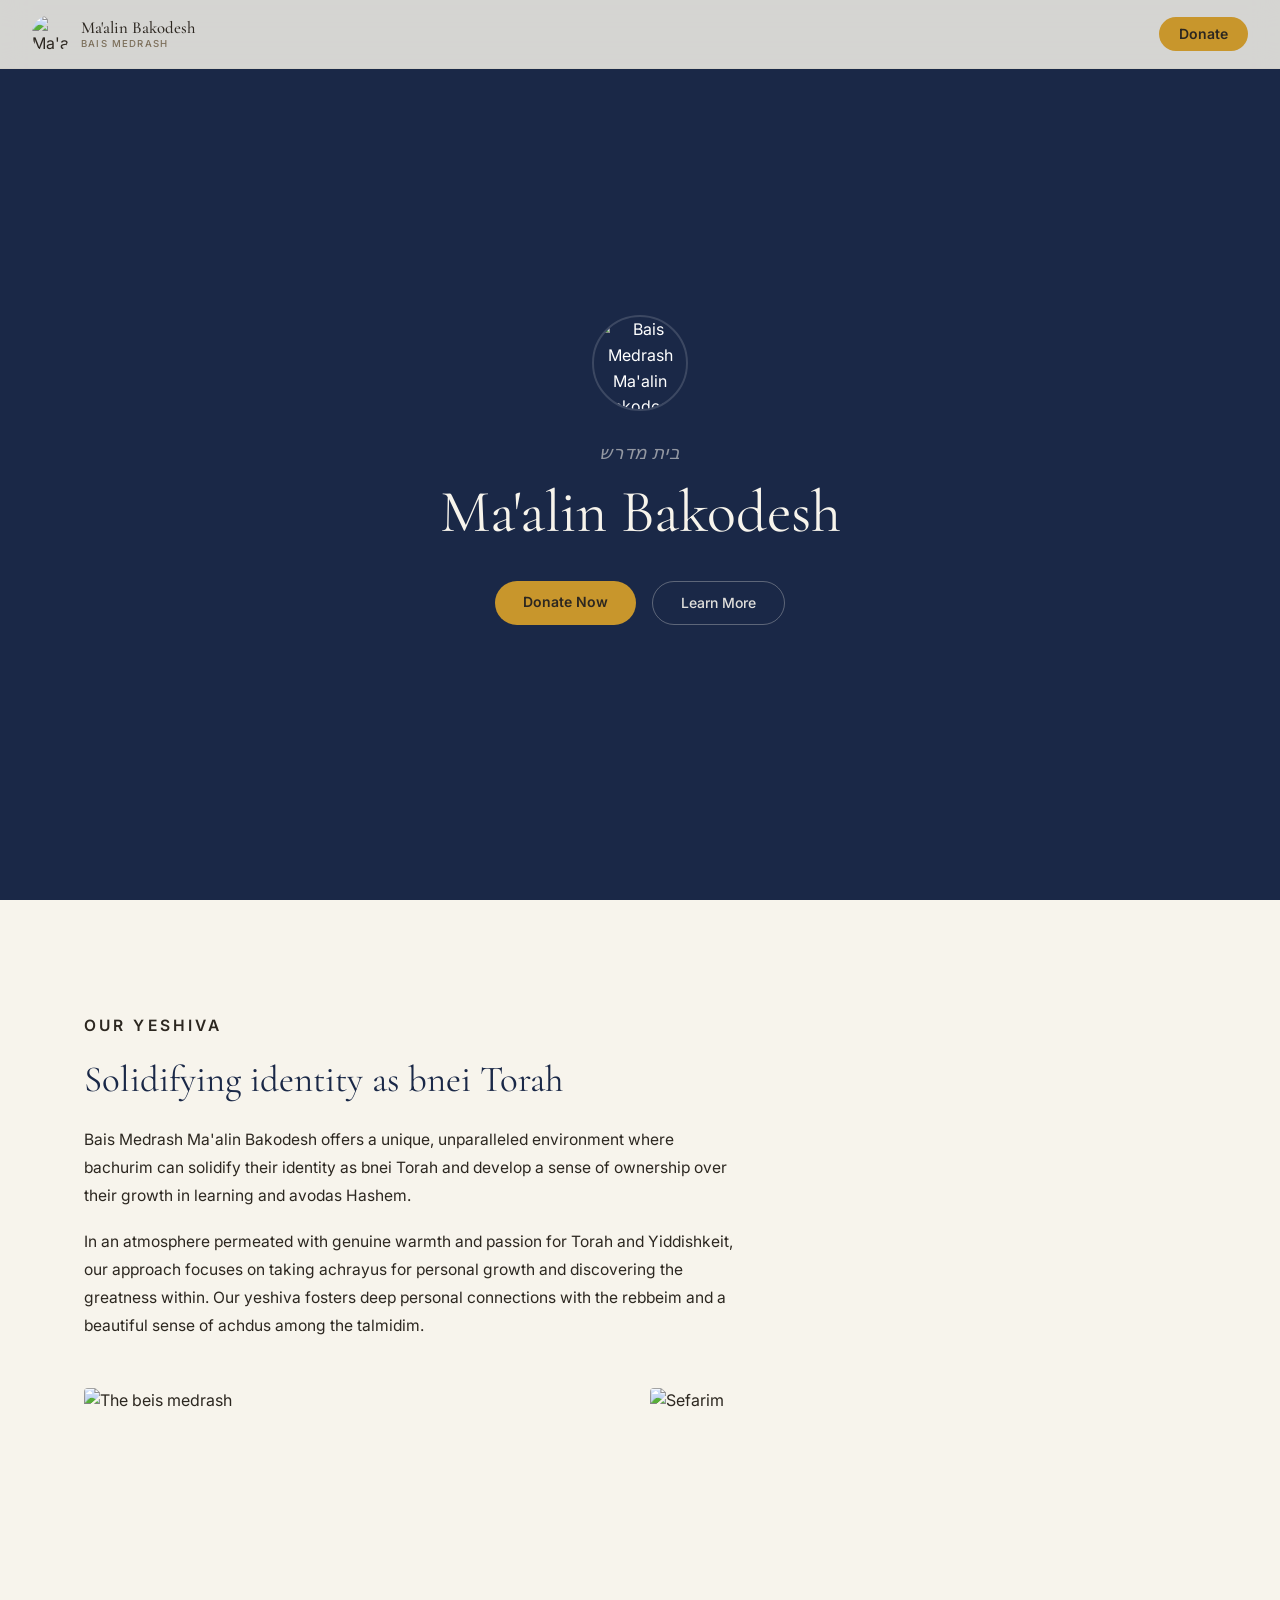
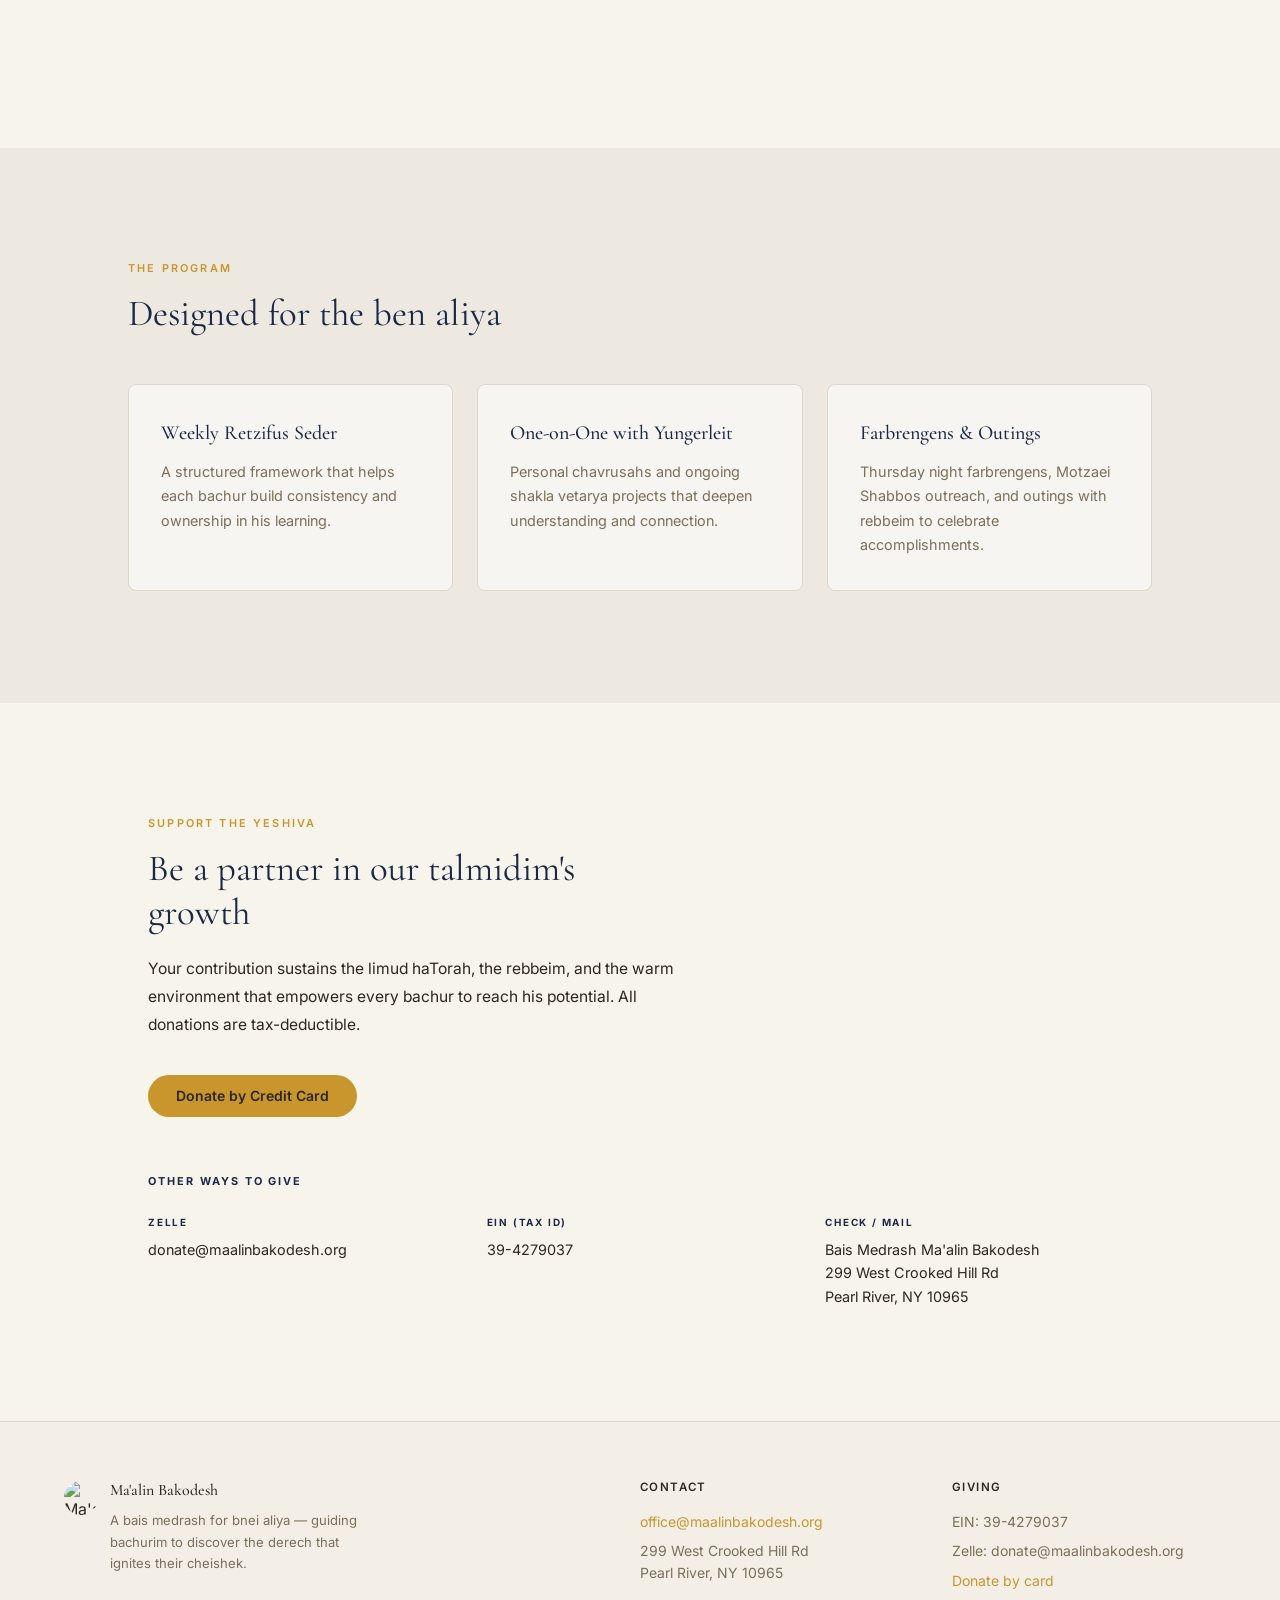
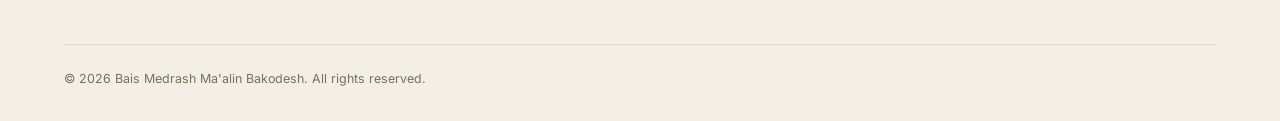
==== index.html @ 43f0114b "Add files via upload" ====
<!DOCTYPE html>
<html lang="en">
<head>
  <meta charset="UTF-8" />
  <meta name="viewport" content="width=device-width, initial-scale=1.0" />
  <title>Bais Medrash Ma'alin Bakodesh</title>
  <meta name="description" content="A beis medrash for bnei aliya — solidifying identity as bnei Torah and igniting cheishek for growth in learning and avodas Hashem." />
  <meta name="author" content="Bais Medrash Ma'alin Bakodesh" />
  <meta property="og:title" content="Bais Medrash Ma'alin Bakodesh" />
  <meta property="og:description" content="A unique environment for the aspiring ben aliya to discover the derech that ignites his cheishek." />
  <meta property="og:type" content="website" />
  <meta name="twitter:card" content="summary_large_image" />

  <!-- Google Fonts -->
  <link rel="preconnect" href="https://fonts.googleapis.com" />
  <link rel="preconnect" href="https://fonts.gstatic.com" crossorigin />
  <link href="https://fonts.googleapis.com/css2?family=Cormorant+Garamond:ital,wght@0,300;0,400;0,500;0,600;1,300;1,400&family=Inter:wght@300;400;500;600&display=swap" rel="stylesheet" />

  <style>
    /* ===== Reset ===== */
    *, *::before, *::after { box-sizing: border-box; margin: 0; padding: 0; }

    /* ===== Design tokens ===== */
    :root {
      --bg:          #f7f4ec;       /* warm cream */
      --text:        #2c2720;       /* dark warm brown */
      --primary:     #1a2847;       /* dark navy */
      --accent:      #c8962c;       /* warm gold */
      --secondary-bg:#ede9e1;       /* very light warm gray */
      --muted:       #7c6f5a;       /* warm gray-brown */
      --border:      #ddd7cc;
      --font-serif:  'Cormorant Garamond', Georgia, serif;
      --font-sans:   'Inter', system-ui, sans-serif;
      --max-w:       64rem;         /* ~1024px */
      --max-w-wide:  72rem;         /* ~1152px */
    }

    html { scroll-behavior: smooth; }

    body {
      font-family: var(--font-sans);
      background-color: var(--bg);
      color: var(--text);
      font-size: 16px;
      line-height: 1.6;
      -webkit-font-smoothing: antialiased;
    }

    img { max-width: 100%; display: block; }
    a { text-decoration: none; color: inherit; }

    /* ===== Shared utility ===== */
    .section-label {
      font-family: var(--font-sans);
      font-size: 0.68rem;
      font-weight: 600;
      text-transform: uppercase;
      letter-spacing: 0.2em;
      color: var(--accent);
      margin-bottom: 0.9rem;
    }

    /* ===== Buttons ===== */
    .btn {
      display: inline-block;
      border-radius: 9999px;
      cursor: pointer;
      font-family: var(--font-sans);
      font-weight: 600;
      font-size: 0.875rem;
      transition: opacity 0.18s ease;
      line-height: 1;
    }
    .btn:hover { opacity: 0.84; }

    .btn-gold {
      background: var(--accent);
      color: var(--text);
      padding: 14px 28px;
    }

    .btn-gold-sm {
      background: var(--accent);
      color: var(--text);
      padding: 10px 20px;
    }

    .btn-outline-white {
      background: transparent;
      color: rgba(247, 244, 236, 0.9);
      border: 1px solid rgba(247, 244, 236, 0.3);
      padding: 14px 28px;
      font-weight: 500;
      transition: background 0.18s ease;
    }
    .btn-outline-white:hover { background: rgba(255,255,255,0.08); opacity: 1; }


    /* ===========================
       NAVIGATION
    =========================== */
    nav {
      position: fixed;
      top: 0; left: 0; right: 0;
      z-index: 100;
      height: 69px;
      display: flex;
      align-items: center;
      justify-content: space-between;
      padding: 0 2rem;
      background: rgba(247, 244, 236, 0.85);
      backdrop-filter: blur(14px);
      -webkit-backdrop-filter: blur(14px);
      border-bottom: 1px solid rgba(200, 190, 170, 0.25);
    }

    .nav-logo {
      display: flex;
      align-items: center;
      gap: 0.7rem;
    }

    .nav-logo img {
      width: 38px;
      height: 38px;
      border-radius: 50%;
      object-fit: cover;
    }

    .nav-logo-text {
      display: flex;
      flex-direction: column;
      line-height: 1.2;
    }

    .nav-logo-name {
      font-family: var(--font-serif);
      font-size: 1.05rem;
      font-weight: 500;
      color: var(--text);
    }

    .nav-logo-sub {
      font-size: 0.6rem;
      font-weight: 500;
      text-transform: uppercase;
      letter-spacing: 0.12em;
      color: var(--muted);
    }


    /* ===========================
       HERO
    =========================== */
    .hero {
      background-color: var(--primary);
      color: #fff;
      min-height: 100vh;
      display: flex;
      align-items: center;
      justify-content: center;
      padding: 120px 1.25rem 5rem;
    }

    .hero-inner {
      max-width: var(--max-w);
      width: 100%;
      margin: 0 auto;
      display: flex;
      flex-direction: column;
      align-items: center;
      text-align: center;
    }

    .hero-logo {
      width: 96px;
      height: 96px;
      border-radius: 50%;
      object-fit: cover;
      margin-bottom: 1.75rem;
      border: 2px solid rgba(255,255,255,0.15);
    }

    .hero-hebrew {
      font-family: var(--font-serif);
      font-size: 1.15rem;
      font-style: italic;
      color: rgba(247, 244, 236, 0.55);
      margin-bottom: 0.6rem;
      letter-spacing: 0.04em;
    }

    .hero h1 {
      font-family: var(--font-serif);
      font-size: clamp(2.5rem, 8vw, 3.75rem);
      font-weight: 400;
      color: var(--bg);
      line-height: 1.1;
      margin-bottom: 2.25rem;
    }

    .hero-actions {
      display: flex;
      gap: 1rem;
      flex-wrap: wrap;
      justify-content: center;
    }


    /* ===========================
       ABOUT / OUR YESHIVA
    =========================== */
    .about {
      background: var(--bg);
    }

    .about-inner {
      max-width: var(--max-w-wide);
      margin: 0 auto;
      padding: 7rem 1.25rem 5rem;
    }

    .about h2 {
      font-family: var(--font-serif);
      font-size: clamp(1.8rem, 4vw, 2.3rem);
      font-weight: 400;
      color: var(--primary);
      margin-bottom: 1.5rem;
      line-height: 1.2;
      max-width: 28ch;
    }

    .about p {
      font-size: 0.975rem;
      line-height: 1.8;
      color: var(--text);
      max-width: 66ch;
      margin-bottom: 1.1rem;
    }

    .about-images {
      display: grid;
      grid-template-columns: 1fr 1fr;
      gap: 1.25rem;
      margin-top: 3rem;
    }

    .about-images img {
      width: 100%;
      height: 280px;
      object-fit: cover;
      border-radius: 4px;
    }


    /* ===========================
       PROGRAM
    =========================== */
    .program {
      background: var(--secondary-bg);
      padding: 7rem 1.25rem;
    }

    .program-inner {
      max-width: var(--max-w);
      margin: 0 auto;
    }

    .program h2 {
      font-family: var(--font-serif);
      font-size: clamp(1.8rem, 4vw, 2.3rem);
      font-weight: 400;
      color: var(--primary);
      margin-bottom: 3rem;
      line-height: 1.2;
    }

    .program-cards {
      display: grid;
      grid-template-columns: repeat(auto-fit, minmax(260px, 1fr));
      gap: 1.5rem;
    }

    .program-card {
      background: rgba(255, 255, 255, 0.55);
      border: 1px solid var(--border);
      border-radius: 8px;
      padding: 2rem;
    }

    .program-card h3 {
      font-family: var(--font-serif);
      font-size: 1.25rem;
      font-weight: 500;
      color: var(--primary);
      margin-bottom: 0.7rem;
    }

    .program-card p {
      font-size: 0.9rem;
      color: var(--muted);
      line-height: 1.7;
    }


    /* ===========================
       DONATE / SUPPORT
    =========================== */
    .donate {
      background: var(--bg);
    }

    .donate-inner {
      max-width: var(--max-w);
      margin: 0 auto;
      padding: 7rem 1.25rem;
    }

    .donate h2 {
      font-family: var(--font-serif);
      font-size: clamp(1.8rem, 4vw, 2.3rem);
      font-weight: 400;
      color: var(--primary);
      margin-bottom: 1.25rem;
      line-height: 1.2;
      max-width: 28ch;
    }

    .donate-desc {
      font-size: 0.975rem;
      line-height: 1.8;
      color: var(--text);
      max-width: 56ch;
      margin-bottom: 2.25rem;
    }

    .btn-donate {
      margin-bottom: 3.5rem;
    }

    .other-ways-label {
      font-size: 0.68rem;
      font-weight: 700;
      text-transform: uppercase;
      letter-spacing: 0.18em;
      color: var(--primary);
      margin-bottom: 1.5rem;
    }

    .other-ways-grid {
      display: grid;
      grid-template-columns: repeat(auto-fit, minmax(180px, 1fr));
      gap: 2rem;
    }

    .give-item h4 {
      font-size: 0.62rem;
      font-weight: 700;
      text-transform: uppercase;
      letter-spacing: 0.18em;
      color: var(--primary);
      margin-bottom: 0.45rem;
    }

    .give-item p {
      font-size: 0.9rem;
      color: var(--text);
      line-height: 1.65;
    }


    /* ===========================
       FOOTER
    =========================== */
    footer {
      background: rgba(237, 233, 225, 0.45);
      border-top: 1px solid var(--border);
      padding: 3.5rem 1.25rem 2rem;
    }

    .footer-inner {
      max-width: var(--max-w-wide);
      margin: 0 auto;
    }

    .footer-top {
      display: grid;
      grid-template-columns: 2fr 1fr 1fr;
      gap: 3rem;
      margin-bottom: 2.75rem;
    }

    .footer-brand {
      display: flex;
      align-items: flex-start;
      gap: 0.75rem;
    }

    .footer-brand img {
      width: 34px;
      height: 34px;
      border-radius: 50%;
      object-fit: cover;
      flex-shrink: 0;
      margin-top: 3px;
    }

    .footer-brand-name {
      font-family: var(--font-serif);
      font-size: 1rem;
      font-weight: 500;
      color: var(--text);
      margin-bottom: 0.4rem;
    }

    .footer-tagline {
      font-size: 0.82rem;
      color: var(--muted);
      line-height: 1.65;
      max-width: 34ch;
    }

    .footer-col h4 {
      font-size: 0.72rem;
      font-weight: 600;
      text-transform: uppercase;
      letter-spacing: 0.12em;
      color: var(--text);
      margin-bottom: 0.9rem;
    }

    .footer-col ul {
      list-style: none;
    }

    .footer-col ul li {
      font-size: 0.875rem;
      color: var(--muted);
      margin-bottom: 0.5rem;
      line-height: 1.55;
    }

    .footer-col ul li a {
      color: var(--accent);
      transition: opacity 0.15s;
    }
    .footer-col ul li a:hover { opacity: 0.75; }

    .footer-bottom {
      border-top: 1px solid var(--border);
      padding-top: 1.5rem;
      font-size: 0.78rem;
      color: var(--muted);
    }


    /* ===========================
       RESPONSIVE
    =========================== */
    @media (max-width: 768px) {
      nav { padding: 0 1rem; }

      .about-images {
        grid-template-columns: 1fr;
      }
      .about-images img { height: 220px; }

      .footer-top {
        grid-template-columns: 1fr;
        gap: 2rem;
      }

      .hero-actions {
        flex-direction: column;
        align-items: center;
      }
    }

    @media (max-width: 640px) {
      .program  { padding: 5rem 1.25rem; }
      .about-inner  { padding-top: 5rem; padding-bottom: 3.5rem; }
      .donate-inner { padding-top: 5rem; padding-bottom: 4rem; }
    }
  </style>
</head>
<body>

  <!-- ========================
       NAVIGATION
  ========================= -->
  <nav>
    <a href="#top" class="nav-logo">
      <img src="/assets/logo-DI5aL3Ga.jpeg" alt="Ma'alin Bakodesh logo" />
      <div class="nav-logo-text">
        <span class="nav-logo-name">Ma'alin Bakodesh</span>
        <span class="nav-logo-sub">Bais Medrash</span>
      </div>
    </a>
    <a href="https://secure.cardknox.com/maalinbakodesh?xAmount=0.00&AmountLocked=0"
       class="btn btn-gold-sm"
       target="_blank" rel="noopener noreferrer">
      Donate
    </a>
  </nav>


  <!-- ========================
       HERO
  ========================= -->
  <section class="hero" id="top">
    <div class="hero-inner">
      <img src="/assets/logo-DI5aL3Ga.jpeg" alt="Bais Medrash Ma'alin Bakodesh logo" class="hero-logo" />
      <p class="hero-hebrew">בית מדרש</p>
      <h1>Ma'alin Bakodesh</h1>
      <div class="hero-actions">
        <a href="https://secure.cardknox.com/maalinbakodesh?xAmount=0.00&AmountLocked=0"
           class="btn btn-gold"
           target="_blank" rel="noopener noreferrer">
          Donate Now
        </a>
        <a href="#about" class="btn btn-outline-white">Learn More</a>
      </div>
    </div>
  </section>


  <!-- ========================
       OUR YESHIVA
  ========================= -->
  <section class="about" id="about">
    <div class="about-inner">
      <p class="section-label">Our Yeshiva</p>
      <h2>Solidifying identity as bnei Torah</h2>
      <p>
        Bais Medrash Ma'alin Bakodesh offers a unique, unparalleled environment where bachurim can solidify
        their identity as bnei Torah and develop a sense of ownership over their growth in learning and avodas Hashem.
      </p>
      <p>
        In an atmosphere permeated with genuine warmth and passion for Torah and Yiddishkeit, our approach focuses
        on taking achrayus for personal growth and discovering the greatness within. Our yeshiva fosters deep
        personal connections with the rebbeim and a beautiful sense of achdus among the talmidim.
      </p>
      <div class="about-images">
        <img src="/assets/beismedrash-Ik7COfoz.jpg" alt="The beis medrash" />
        <img src="/assets/sefarim-CuSgIbzI.jpg" alt="Sefarim" />
      </div>
    </div>
  </section>


  <!-- ========================
       THE PROGRAM
  ========================= -->
  <section class="program" id="program">
    <div class="program-inner">
      <p class="section-label">The Program</p>
      <h2>Designed for the ben aliya</h2>
      <div class="program-cards">
        <div class="program-card">
          <h3>Weekly Retzifus Seder</h3>
          <p>A structured framework that helps each bachur build consistency and ownership in his learning.</p>
        </div>
        <div class="program-card">
          <h3>One-on-One with Yungerleit</h3>
          <p>Personal chavrusahs and ongoing shakla vetarya projects that deepen understanding and connection.</p>
        </div>
        <div class="program-card">
          <h3>Farbrengens &amp; Outings</h3>
          <p>Thursday night farbrengens, Motzaei Shabbos outreach, and outings with rebbeim to celebrate accomplishments.</p>
        </div>
      </div>
    </div>
  </section>


  <!-- ========================
       SUPPORT THE YESHIVA
  ========================= -->
  <section class="donate" id="support">
    <div class="donate-inner">
      <p class="section-label">Support the Yeshiva</p>
      <h2>Be a partner in our talmidim's growth</h2>
      <p class="donate-desc">
        Your contribution sustains the limud haTorah, the rebbeim, and the warm environment that empowers
        every bachur to reach his potential. All donations are tax-deductible.
      </p>
      <a href="https://secure.cardknox.com/maalinbakodesh?xAmount=0.00&AmountLocked=0"
         class="btn btn-gold btn-donate"
         target="_blank" rel="noopener noreferrer">
        Donate by Credit Card
      </a>

      <p class="other-ways-label">Other Ways to Give</p>
      <div class="other-ways-grid">
        <div class="give-item">
          <h4>Zelle</h4>
          <p>donate@maalinbakodesh.org</p>
        </div>
        <div class="give-item">
          <h4>EIN (Tax ID)</h4>
          <p>39-4279037</p>
        </div>
        <div class="give-item">
          <h4>Check / Mail</h4>
          <p>
            Bais Medrash Ma'alin Bakodesh<br />
            299 West Crooked Hill Rd<br />
            Pearl River, NY 10965
          </p>
        </div>
      </div>
    </div>
  </section>


  <!-- ========================
       FOOTER
  ========================= -->
  <footer>
    <div class="footer-inner">
      <div class="footer-top">

        <div class="footer-brand">
          <img src="/assets/logo-DI5aL3Ga.jpeg" alt="Ma'alin Bakodesh" />
          <div>
            <div class="footer-brand-name">Ma'alin Bakodesh</div>
            <p class="footer-tagline">
              A bais medrash for bnei aliya — guiding bachurim to discover the derech that ignites their cheishek.
            </p>
          </div>
        </div>

        <div class="footer-col">
          <h4>Contact</h4>
          <ul>
            <li>
              <a href="mailto:office@maalinbakodesh.org">office@maalinbakodesh.org</a>
            </li>
            <li>
              299 West Crooked Hill Rd<br />Pearl River, NY 10965
            </li>
          </ul>
        </div>

        <div class="footer-col">
          <h4>Giving</h4>
          <ul>
            <li>EIN: 39-4279037</li>
            <li>Zelle: donate@maalinbakodesh.org</li>
            <li>
              <a href="https://secure.cardknox.com/maalinbakodesh?xAmount=0.00&AmountLocked=0"
                 target="_blank" rel="noopener noreferrer">
                Donate by card
              </a>
            </li>
          </ul>
        </div>

      </div>
      <div class="footer-bottom">
        &copy; 2026 Bais Medrash Ma'alin Bakodesh. All rights reserved.
      </div>
    </div>
  </footer>

</body>
</html>
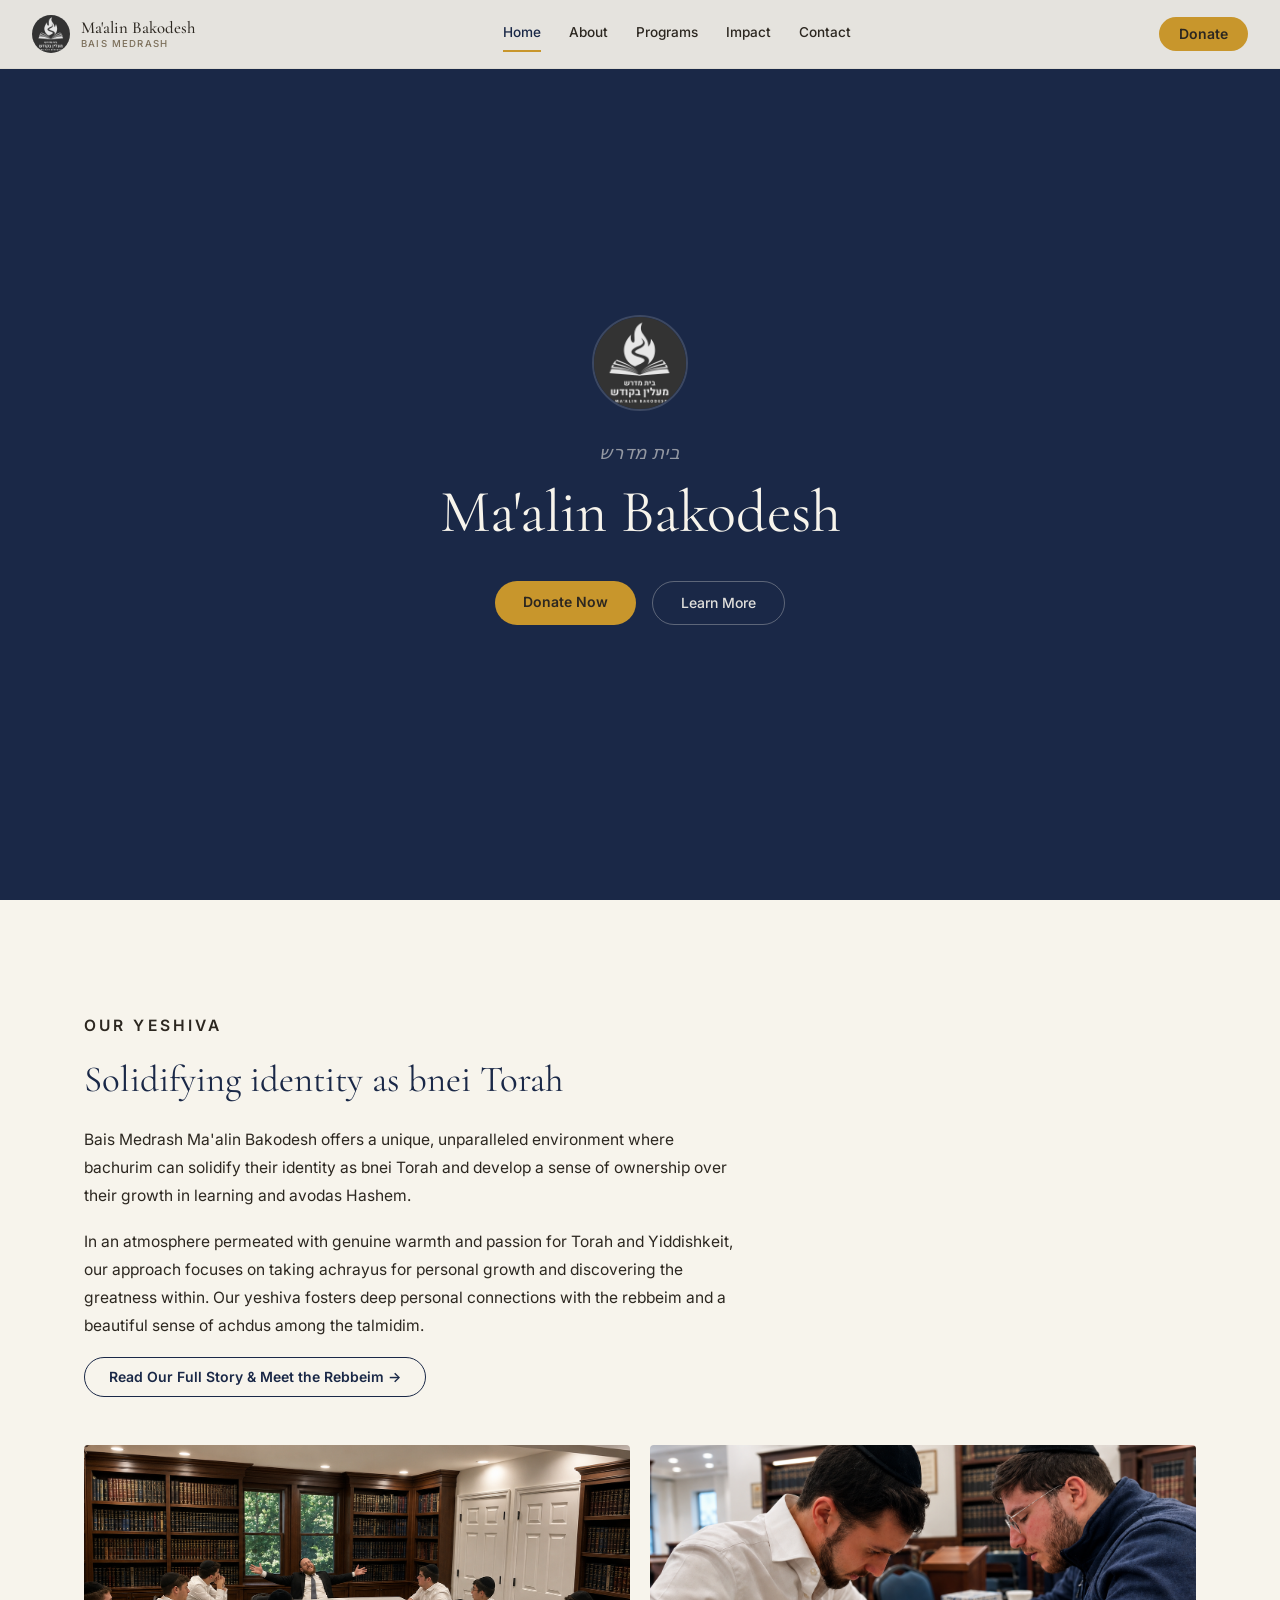
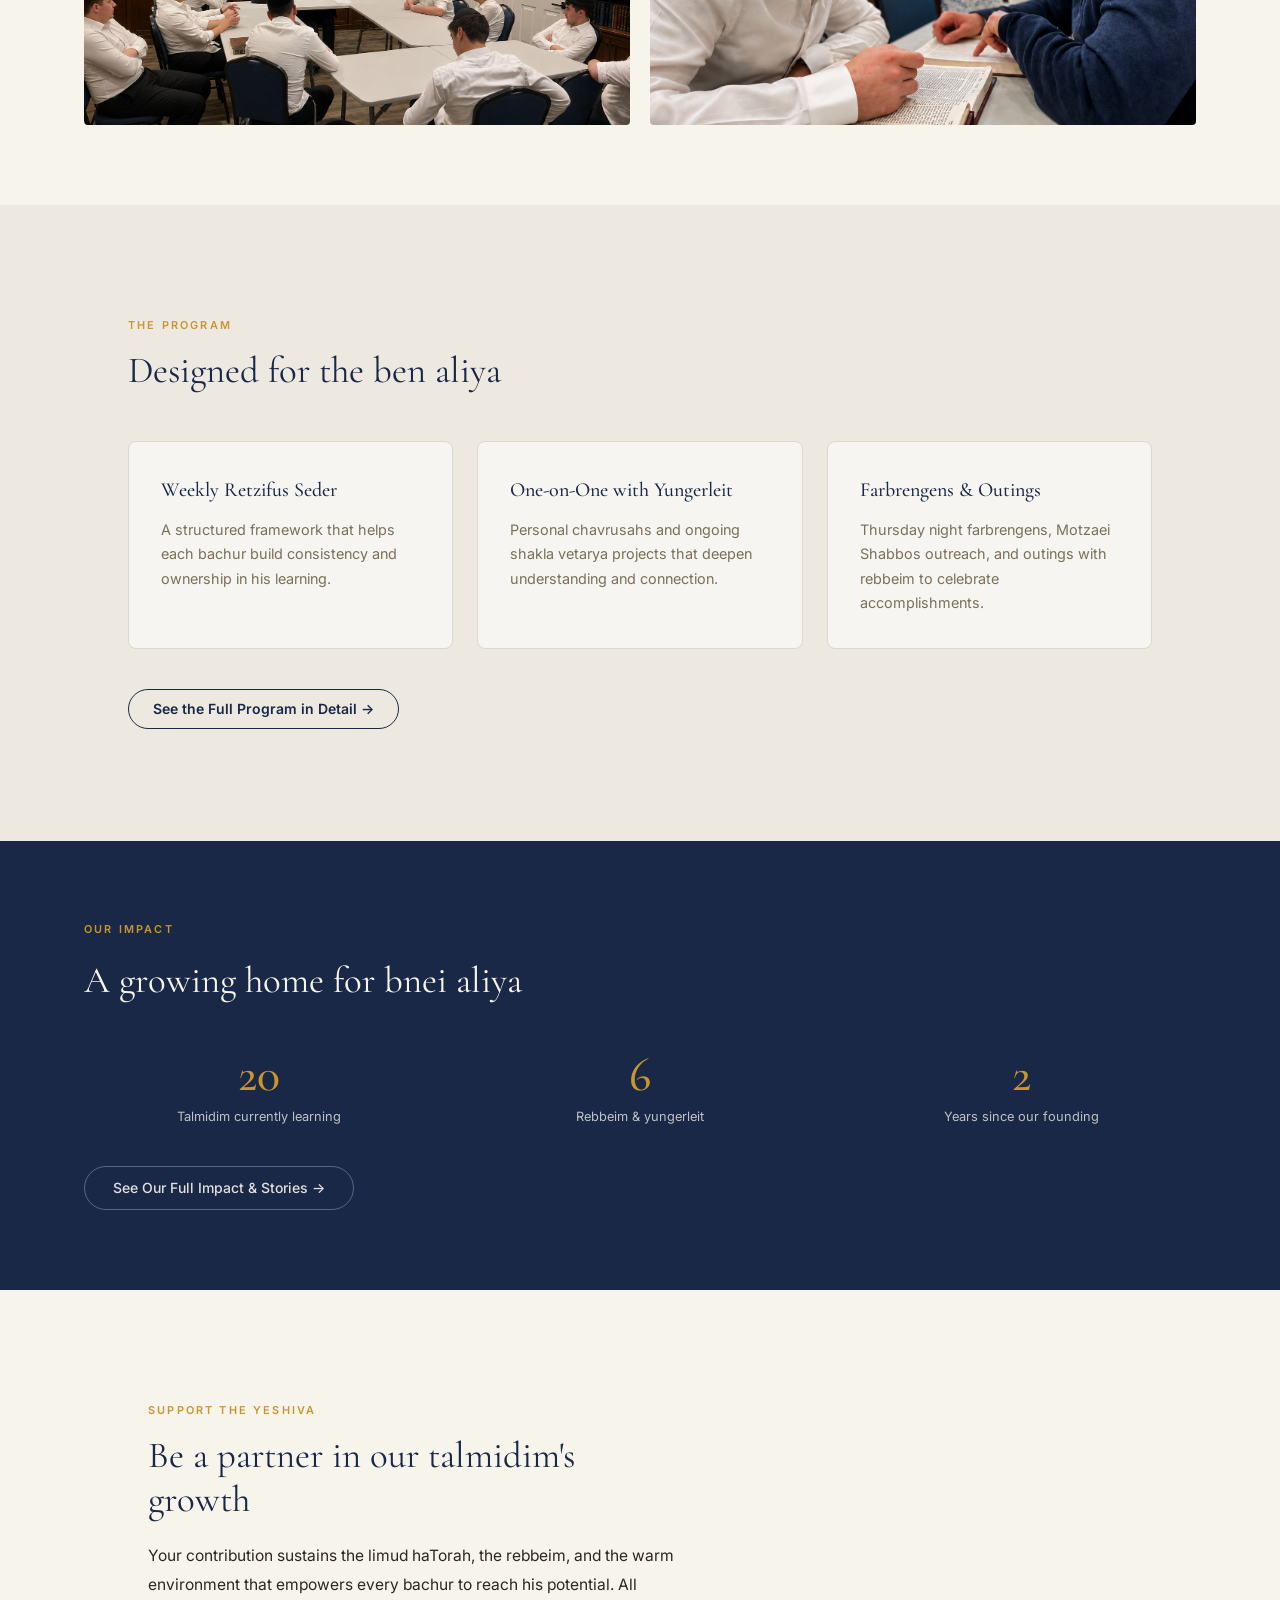
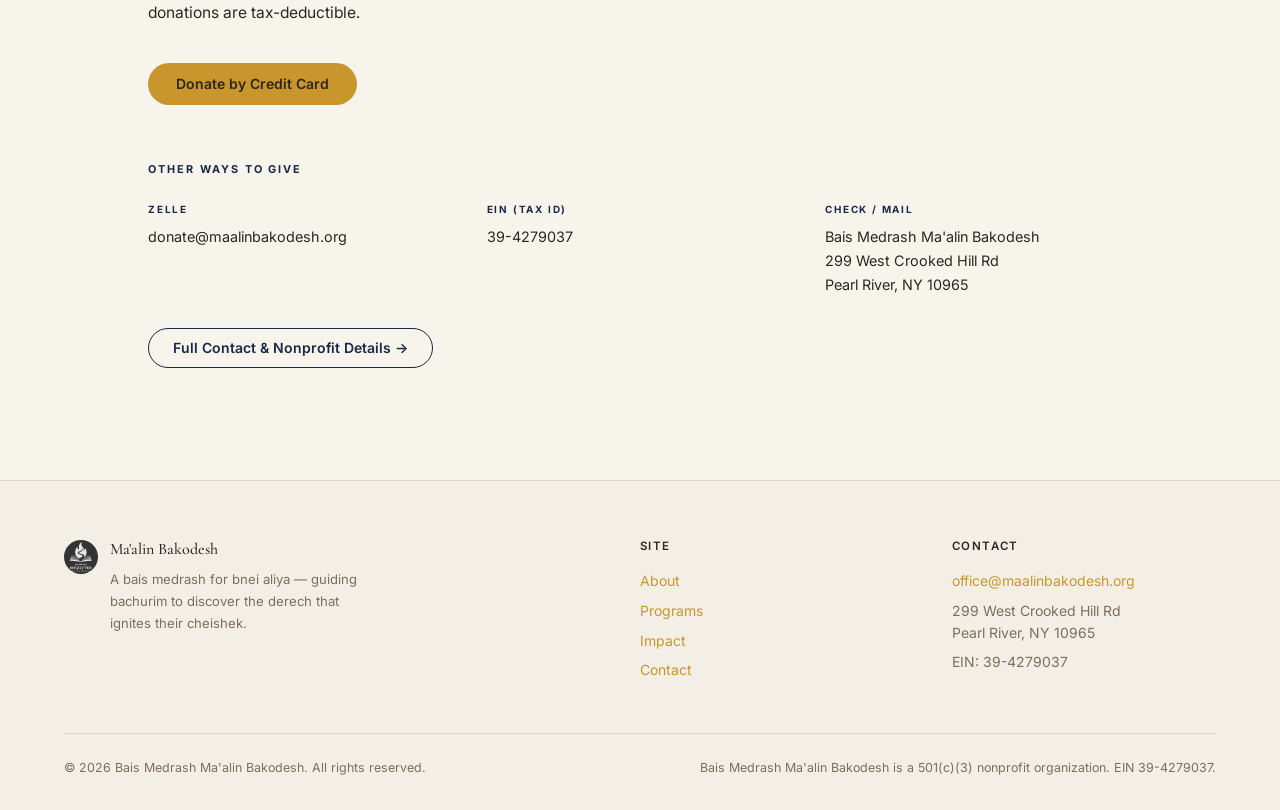
==== commit 5ee61a03: "Add About, Programs, Impact, and Contact pages Addresses Google for Nonprofits rejection feedback: -" ====
--- a/index.html
+++ b/index.html
@@ -4,484 +4,24 @@
   <meta charset="UTF-8" />
   <meta name="viewport" content="width=device-width, initial-scale=1.0" />
   <title>Bais Medrash Ma'alin Bakodesh</title>
-  <meta name="description" content="A beis medrash for bnei aliya — solidifying identity as bnei Torah and igniting cheishek for growth in learning and avodas Hashem." />
+  <meta name="description" content="A beis medrash for bnei aliya in Pearl River, NY — solidifying identity as bnei Torah and igniting cheishek for growth in learning and avodas Hashem." />
   <meta name="author" content="Bais Medrash Ma'alin Bakodesh" />
   <meta property="og:title" content="Bais Medrash Ma'alin Bakodesh" />
   <meta property="og:description" content="A unique environment for the aspiring ben aliya to discover the derech that ignites his cheishek." />
   <meta property="og:type" content="website" />
+  <meta property="og:url" content="https://www.maalinbakodesh.org/" />
+  <meta property="og:image" content="https://www.maalinbakodesh.org/assets/logo-DI5aL3Ga.jpeg" />
   <meta name="twitter:card" content="summary_large_image" />
+  <meta name="robots" content="index, follow" />
+  <link rel="canonical" href="https://www.maalinbakodesh.org/" />
+  <link rel="icon" href="/assets/logo-DI5aL3Ga.jpeg" type="image/jpeg" />
 
   <!-- Google Fonts -->
   <link rel="preconnect" href="https://fonts.googleapis.com" />
   <link rel="preconnect" href="https://fonts.gstatic.com" crossorigin />
   <link href="https://fonts.googleapis.com/css2?family=Cormorant+Garamond:ital,wght@0,300;0,400;0,500;0,600;1,300;1,400&family=Inter:wght@300;400;500;600&display=swap" rel="stylesheet" />
 
-  <style>
-    /* ===== Reset ===== */
-    *, *::before, *::after { box-sizing: border-box; margin: 0; padding: 0; }
-
-    /* ===== Design tokens ===== */
-    :root {
-      --bg:          #f7f4ec;       /* warm cream */
-      --text:        #2c2720;       /* dark warm brown */
-      --primary:     #1a2847;       /* dark navy */
-      --accent:      #c8962c;       /* warm gold */
-      --secondary-bg:#ede9e1;       /* very light warm gray */
-      --muted:       #7c6f5a;       /* warm gray-brown */
-      --border:      #ddd7cc;
-      --font-serif:  'Cormorant Garamond', Georgia, serif;
-      --font-sans:   'Inter', system-ui, sans-serif;
-      --max-w:       64rem;         /* ~1024px */
-      --max-w-wide:  72rem;         /* ~1152px */
-    }
-
-    html { scroll-behavior: smooth; }
-
-    body {
-      font-family: var(--font-sans);
-      background-color: var(--bg);
-      color: var(--text);
-      font-size: 16px;
-      line-height: 1.6;
-      -webkit-font-smoothing: antialiased;
-    }
-
-    img { max-width: 100%; display: block; }
-    a { text-decoration: none; color: inherit; }
-
-    /* ===== Shared utility ===== */
-    .section-label {
-      font-family: var(--font-sans);
-      font-size: 0.68rem;
-      font-weight: 600;
-      text-transform: uppercase;
-      letter-spacing: 0.2em;
-      color: var(--accent);
-      margin-bottom: 0.9rem;
-    }
-
-    /* ===== Buttons ===== */
-    .btn {
-      display: inline-block;
-      border-radius: 9999px;
-      cursor: pointer;
-      font-family: var(--font-sans);
-      font-weight: 600;
-      font-size: 0.875rem;
-      transition: opacity 0.18s ease;
-      line-height: 1;
-    }
-    .btn:hover { opacity: 0.84; }
-
-    .btn-gold {
-      background: var(--accent);
-      color: var(--text);
-      padding: 14px 28px;
-    }
-
-    .btn-gold-sm {
-      background: var(--accent);
-      color: var(--text);
-      padding: 10px 20px;
-    }
-
-    .btn-outline-white {
-      background: transparent;
-      color: rgba(247, 244, 236, 0.9);
-      border: 1px solid rgba(247, 244, 236, 0.3);
-      padding: 14px 28px;
-      font-weight: 500;
-      transition: background 0.18s ease;
-    }
-    .btn-outline-white:hover { background: rgba(255,255,255,0.08); opacity: 1; }
-
-
-    /* ===========================
-       NAVIGATION
-    =========================== */
-    nav {
-      position: fixed;
-      top: 0; left: 0; right: 0;
-      z-index: 100;
-      height: 69px;
-      display: flex;
-      align-items: center;
-      justify-content: space-between;
-      padding: 0 2rem;
-      background: rgba(247, 244, 236, 0.85);
-      backdrop-filter: blur(14px);
-      -webkit-backdrop-filter: blur(14px);
-      border-bottom: 1px solid rgba(200, 190, 170, 0.25);
-    }
-
-    .nav-logo {
-      display: flex;
-      align-items: center;
-      gap: 0.7rem;
-    }
-
-    .nav-logo img {
-      width: 38px;
-      height: 38px;
-      border-radius: 50%;
-      object-fit: cover;
-    }
-
-    .nav-logo-text {
-      display: flex;
-      flex-direction: column;
-      line-height: 1.2;
-    }
-
-    .nav-logo-name {
-      font-family: var(--font-serif);
-      font-size: 1.05rem;
-      font-weight: 500;
-      color: var(--text);
-    }
-
-    .nav-logo-sub {
-      font-size: 0.6rem;
-      font-weight: 500;
-      text-transform: uppercase;
-      letter-spacing: 0.12em;
-      color: var(--muted);
-    }
-
-
-    /* ===========================
-       HERO
-    =========================== */
-    .hero {
-      background-color: var(--primary);
-      color: #fff;
-      min-height: 100vh;
-      display: flex;
-      align-items: center;
-      justify-content: center;
-      padding: 120px 1.25rem 5rem;
-    }
-
-    .hero-inner {
-      max-width: var(--max-w);
-      width: 100%;
-      margin: 0 auto;
-      display: flex;
-      flex-direction: column;
-      align-items: center;
-      text-align: center;
-    }
-
-    .hero-logo {
-      width: 96px;
-      height: 96px;
-      border-radius: 50%;
-      object-fit: cover;
-      margin-bottom: 1.75rem;
-      border: 2px solid rgba(255,255,255,0.15);
-    }
-
-    .hero-hebrew {
-      font-family: var(--font-serif);
-      font-size: 1.15rem;
-      font-style: italic;
-      color: rgba(247, 244, 236, 0.55);
-      margin-bottom: 0.6rem;
-      letter-spacing: 0.04em;
-    }
-
-    .hero h1 {
-      font-family: var(--font-serif);
-      font-size: clamp(2.5rem, 8vw, 3.75rem);
-      font-weight: 400;
-      color: var(--bg);
-      line-height: 1.1;
-      margin-bottom: 2.25rem;
-    }
-
-    .hero-actions {
-      display: flex;
-      gap: 1rem;
-      flex-wrap: wrap;
-      justify-content: center;
-    }
-
-
-    /* ===========================
-       ABOUT / OUR YESHIVA
-    =========================== */
-    .about {
-      background: var(--bg);
-    }
-
-    .about-inner {
-      max-width: var(--max-w-wide);
-      margin: 0 auto;
-      padding: 7rem 1.25rem 5rem;
-    }
-
-    .about h2 {
-      font-family: var(--font-serif);
-      font-size: clamp(1.8rem, 4vw, 2.3rem);
-      font-weight: 400;
-      color: var(--primary);
-      margin-bottom: 1.5rem;
-      line-height: 1.2;
-      max-width: 28ch;
-    }
-
-    .about p {
-      font-size: 0.975rem;
-      line-height: 1.8;
-      color: var(--text);
-      max-width: 66ch;
-      margin-bottom: 1.1rem;
-    }
-
-    .about-images {
-      display: grid;
-      grid-template-columns: 1fr 1fr;
-      gap: 1.25rem;
-      margin-top: 3rem;
-    }
-
-    .about-images img {
-      width: 100%;
-      height: 280px;
-      object-fit: cover;
-      border-radius: 4px;
-    }
-
-
-    /* ===========================
-       PROGRAM
-    =========================== */
-    .program {
-      background: var(--secondary-bg);
-      padding: 7rem 1.25rem;
-    }
-
-    .program-inner {
-      max-width: var(--max-w);
-      margin: 0 auto;
-    }
-
-    .program h2 {
-      font-family: var(--font-serif);
-      font-size: clamp(1.8rem, 4vw, 2.3rem);
-      font-weight: 400;
-      color: var(--primary);
-      margin-bottom: 3rem;
-      line-height: 1.2;
-    }
-
-    .program-cards {
-      display: grid;
-      grid-template-columns: repeat(auto-fit, minmax(260px, 1fr));
-      gap: 1.5rem;
-    }
-
-    .program-card {
-      background: rgba(255, 255, 255, 0.55);
-      border: 1px solid var(--border);
-      border-radius: 8px;
-      padding: 2rem;
-    }
-
-    .program-card h3 {
-      font-family: var(--font-serif);
-      font-size: 1.25rem;
-      font-weight: 500;
-      color: var(--primary);
-      margin-bottom: 0.7rem;
-    }
-
-    .program-card p {
-      font-size: 0.9rem;
-      color: var(--muted);
-      line-height: 1.7;
-    }
-
-
-    /* ===========================
-       DONATE / SUPPORT
-    =========================== */
-    .donate {
-      background: var(--bg);
-    }
-
-    .donate-inner {
-      max-width: var(--max-w);
-      margin: 0 auto;
-      padding: 7rem 1.25rem;
-    }
-
-    .donate h2 {
-      font-family: var(--font-serif);
-      font-size: clamp(1.8rem, 4vw, 2.3rem);
-      font-weight: 400;
-      color: var(--primary);
-      margin-bottom: 1.25rem;
-      line-height: 1.2;
-      max-width: 28ch;
-    }
-
-    .donate-desc {
-      font-size: 0.975rem;
-      line-height: 1.8;
-      color: var(--text);
-      max-width: 56ch;
-      margin-bottom: 2.25rem;
-    }
-
-    .btn-donate {
-      margin-bottom: 3.5rem;
-    }
-
-    .other-ways-label {
-      font-size: 0.68rem;
-      font-weight: 700;
-      text-transform: uppercase;
-      letter-spacing: 0.18em;
-      color: var(--primary);
-      margin-bottom: 1.5rem;
-    }
-
-    .other-ways-grid {
-      display: grid;
-      grid-template-columns: repeat(auto-fit, minmax(180px, 1fr));
-      gap: 2rem;
-    }
-
-    .give-item h4 {
-      font-size: 0.62rem;
-      font-weight: 700;
-      text-transform: uppercase;
-      letter-spacing: 0.18em;
-      color: var(--primary);
-      margin-bottom: 0.45rem;
-    }
-
-    .give-item p {
-      font-size: 0.9rem;
-      color: var(--text);
-      line-height: 1.65;
-    }
-
-
-    /* ===========================
-       FOOTER
-    =========================== */
-    footer {
-      background: rgba(237, 233, 225, 0.45);
-      border-top: 1px solid var(--border);
-      padding: 3.5rem 1.25rem 2rem;
-    }
-
-    .footer-inner {
-      max-width: var(--max-w-wide);
-      margin: 0 auto;
-    }
-
-    .footer-top {
-      display: grid;
-      grid-template-columns: 2fr 1fr 1fr;
-      gap: 3rem;
-      margin-bottom: 2.75rem;
-    }
-
-    .footer-brand {
-      display: flex;
-      align-items: flex-start;
-      gap: 0.75rem;
-    }
-
-    .footer-brand img {
-      width: 34px;
-      height: 34px;
-      border-radius: 50%;
-      object-fit: cover;
-      flex-shrink: 0;
-      margin-top: 3px;
-    }
-
-    .footer-brand-name {
-      font-family: var(--font-serif);
-      font-size: 1rem;
-      font-weight: 500;
-      color: var(--text);
-      margin-bottom: 0.4rem;
-    }
-
-    .footer-tagline {
-      font-size: 0.82rem;
-      color: var(--muted);
-      line-height: 1.65;
-      max-width: 34ch;
-    }
-
-    .footer-col h4 {
-      font-size: 0.72rem;
-      font-weight: 600;
-      text-transform: uppercase;
-      letter-spacing: 0.12em;
-      color: var(--text);
-      margin-bottom: 0.9rem;
-    }
-
-    .footer-col ul {
-      list-style: none;
-    }
-
-    .footer-col ul li {
-      font-size: 0.875rem;
-      color: var(--muted);
-      margin-bottom: 0.5rem;
-      line-height: 1.55;
-    }
-
-    .footer-col ul li a {
-      color: var(--accent);
-      transition: opacity 0.15s;
-    }
-    .footer-col ul li a:hover { opacity: 0.75; }
-
-    .footer-bottom {
-      border-top: 1px solid var(--border);
-      padding-top: 1.5rem;
-      font-size: 0.78rem;
-      color: var(--muted);
-    }
-
-
-    /* ===========================
-       RESPONSIVE
-    =========================== */
-    @media (max-width: 768px) {
-      nav { padding: 0 1rem; }
-
-      .about-images {
-        grid-template-columns: 1fr;
-      }
-      .about-images img { height: 220px; }
-
-      .footer-top {
-        grid-template-columns: 1fr;
-        gap: 2rem;
-      }
-
-      .hero-actions {
-        flex-direction: column;
-        align-items: center;
-      }
-    }
-
-    @media (max-width: 640px) {
-      .program  { padding: 5rem 1.25rem; }
-      .about-inner  { padding-top: 5rem; padding-bottom: 3.5rem; }
-      .donate-inner { padding-top: 5rem; padding-bottom: 4rem; }
-    }
-  </style>
+  <link rel="stylesheet" href="/assets/style.css" />
 </head>
 <body>
 
@@ -489,18 +29,29 @@
        NAVIGATION
   ========================= -->
   <nav>
-    <a href="#top" class="nav-logo">
+    <a href="/" class="nav-logo">
       <img src="/assets/logo-DI5aL3Ga.jpeg" alt="Ma'alin Bakodesh logo" />
       <div class="nav-logo-text">
         <span class="nav-logo-name">Ma'alin Bakodesh</span>
         <span class="nav-logo-sub">Bais Medrash</span>
       </div>
     </a>
-    <a href="https://secure.cardknox.com/maalinbakodesh?xAmount=0.00&AmountLocked=0"
-       class="btn btn-gold-sm"
-       target="_blank" rel="noopener noreferrer">
-      Donate
-    </a>
+    <input type="checkbox" id="nav-toggle" class="nav-toggle-input" />
+    <div class="nav-links">
+      <a href="/" aria-current="page">Home</a>
+      <a href="/about.html">About</a>
+      <a href="/programs.html">Programs</a>
+      <a href="/impact.html">Impact</a>
+      <a href="/contact.html">Contact</a>
+    </div>
+    <div class="nav-right">
+      <a href="https://secure.cardknox.com/maalinbakodesh?xAmount=0.00&AmountLocked=0"
+         class="btn btn-gold-sm"
+         target="_blank" rel="noopener noreferrer">
+        Donate
+      </a>
+      <label for="nav-toggle" class="nav-toggle-label" aria-label="Menu"><span></span><span></span><span></span></label>
+    </div>
   </nav>
 
 
@@ -518,14 +69,14 @@
            target="_blank" rel="noopener noreferrer">
           Donate Now
         </a>
-        <a href="#about" class="btn btn-outline-white">Learn More</a>
-      </div>
-    </div>
-  </section>
-
-
-  <!-- ========================
-       OUR YESHIVA
+        <a href="/about.html" class="btn btn-outline-white">Learn More</a>
+      </div>
+    </div>
+  </section>
+
+
+  <!-- ========================
+       OUR YESHIVA (teaser — full story on About)
   ========================= -->
   <section class="about" id="about">
     <div class="about-inner">
@@ -540,6 +91,7 @@
         on taking achrayus for personal growth and discovering the greatness within. Our yeshiva fosters deep
         personal connections with the rebbeim and a beautiful sense of achdus among the talmidim.
       </p>
+      <p><a href="/about.html" class="btn btn-outline-navy">Read Our Full Story &amp; Meet the Rebbeim →</a></p>
       <div class="about-images">
         <img src="/assets/beismedrash-Ik7COfoz.jpg" alt="The beis medrash" />
         <img src="/assets/sefarim-CuSgIbzI.jpg" alt="Sefarim" />
@@ -549,7 +101,7 @@
 
 
   <!-- ========================
-       THE PROGRAM
+       THE PROGRAM (teaser — full detail on Programs)
   ========================= -->
   <section class="program" id="program">
     <div class="program-inner">
@@ -569,6 +121,33 @@
           <p>Thursday night farbrengens, Motzaei Shabbos outreach, and outings with rebbeim to celebrate accomplishments.</p>
         </div>
       </div>
+      <p style="margin-top: 2.5rem;"><a href="/programs.html" class="btn btn-outline-navy">See the Full Program in Detail →</a></p>
+    </div>
+  </section>
+
+
+  <!-- ========================
+       IMPACT TEASER
+  ========================= -->
+  <section class="stats">
+    <div class="section-inner">
+      <p class="section-label">Our Impact</p>
+      <h2>A growing home for bnei aliya</h2>
+      <div class="stats-grid">
+        <div class="stat-card">
+          <div class="stat-number">20</div>
+          <div class="stat-label">Talmidim currently learning</div>
+        </div>
+        <div class="stat-card">
+          <div class="stat-number">6</div>
+          <div class="stat-label">Rebbeim &amp; yungerleit</div>
+        </div>
+        <div class="stat-card">
+          <div class="stat-number">2</div>
+          <div class="stat-label">Years since our founding</div>
+        </div>
+      </div>
+      <p style="margin-top: 2.5rem;"><a href="/impact.html" class="btn btn-outline-white">See Our Full Impact &amp; Stories →</a></p>
     </div>
   </section>
 
@@ -609,6 +188,7 @@
           </p>
         </div>
       </div>
+      <p style="margin-top: 2rem;"><a href="/contact.html" class="btn btn-outline-navy">Full Contact &amp; Nonprofit Details →</a></p>
     </div>
   </section>
 
@@ -628,6 +208,16 @@
               A bais medrash for bnei aliya — guiding bachurim to discover the derech that ignites their cheishek.
             </p>
           </div>
+        </div>
+
+        <div class="footer-col">
+          <h4>Site</h4>
+          <ul>
+            <li><a href="/about.html">About</a></li>
+            <li><a href="/programs.html">Programs</a></li>
+            <li><a href="/impact.html">Impact</a></li>
+            <li><a href="/contact.html">Contact</a></li>
+          </ul>
         </div>
 
         <div class="footer-col">
@@ -639,26 +229,14 @@
             <li>
               299 West Crooked Hill Rd<br />Pearl River, NY 10965
             </li>
+            <li>EIN: 39-4279037</li>
           </ul>
         </div>
 
-        <div class="footer-col">
-          <h4>Giving</h4>
-          <ul>
-            <li>EIN: 39-4279037</li>
-            <li>Zelle: donate@maalinbakodesh.org</li>
-            <li>
-              <a href="https://secure.cardknox.com/maalinbakodesh?xAmount=0.00&AmountLocked=0"
-                 target="_blank" rel="noopener noreferrer">
-                Donate by card
-              </a>
-            </li>
-          </ul>
-        </div>
-
       </div>
       <div class="footer-bottom">
-        &copy; 2026 Bais Medrash Ma'alin Bakodesh. All rights reserved.
+        <span>&copy; 2026 Bais Medrash Ma'alin Bakodesh. All rights reserved.</span>
+        <span>Bais Medrash Ma'alin Bakodesh is a 501(c)(3) nonprofit organization. EIN 39-4279037.</span>
       </div>
     </div>
   </footer>
--- a/assets/style.css
+++ b/assets/style.css
@@ -0,0 +1,970 @@
+/* =====================================================================
+   Bais Medrash Ma'alin Bakodesh — shared site styles
+   Used by every page (index, about, programs, impact, contact) so the
+   whole site reads as one consistent design system.
+   ===================================================================== */
+
+/* ===== Reset ===== */
+*, *::before, *::after { box-sizing: border-box; margin: 0; padding: 0; }
+
+/* ===== Design tokens ===== */
+:root {
+  --bg:          #f7f4ec;       /* warm cream */
+  --text:        #2c2720;       /* dark warm brown */
+  --primary:     #1a2847;       /* dark navy */
+  --accent:      #c8962c;       /* warm gold */
+  --secondary-bg:#ede9e1;       /* very light warm gray */
+  --muted:       #7c6f5a;       /* warm gray-brown */
+  --border:      #ddd7cc;
+  --font-serif:  'Cormorant Garamond', Georgia, serif;
+  --font-sans:   'Inter', system-ui, sans-serif;
+  --max-w:       64rem;         /* ~1024px */
+  --max-w-wide:  72rem;         /* ~1152px */
+}
+
+html { scroll-behavior: smooth; }
+
+body {
+  font-family: var(--font-sans);
+  background-color: var(--bg);
+  color: var(--text);
+  font-size: 16px;
+  line-height: 1.6;
+  -webkit-font-smoothing: antialiased;
+}
+
+img { max-width: 100%; display: block; }
+a { text-decoration: none; color: inherit; }
+
+/* ===== Shared utility ===== */
+.section-label {
+  font-family: var(--font-sans);
+  font-size: 0.68rem;
+  font-weight: 600;
+  text-transform: uppercase;
+  letter-spacing: 0.2em;
+  color: var(--accent);
+  margin-bottom: 0.9rem;
+}
+
+.section-inner {
+  max-width: var(--max-w-wide);
+  margin: 0 auto;
+  padding: 5rem 1.25rem;
+}
+
+/* Placeholder block for content/photos not filled in yet.
+   Search the site for `.tbd` to find everything still needed. */
+.tbd {
+  border: 1.5px dashed var(--accent);
+  background: rgba(200, 150, 44, 0.08);
+  border-radius: 8px;
+  padding: 1.25rem 1.5rem;
+  color: var(--muted);
+  font-size: 0.85rem;
+  line-height: 1.6;
+}
+.tbd strong { color: var(--primary); }
+
+.photo-placeholder {
+  width: 100%;
+  min-height: 220px;
+  border-radius: 4px;
+  border: 1.5px dashed var(--accent);
+  background: rgba(200, 150, 44, 0.08);
+  display: flex;
+  align-items: center;
+  justify-content: center;
+  text-align: center;
+  padding: 1.5rem;
+  color: var(--muted);
+  font-size: 0.82rem;
+  line-height: 1.6;
+}
+
+/* ===== Buttons ===== */
+.btn {
+  display: inline-block;
+  border-radius: 9999px;
+  cursor: pointer;
+  font-family: var(--font-sans);
+  font-weight: 600;
+  font-size: 0.875rem;
+  transition: opacity 0.18s ease;
+  line-height: 1;
+}
+.btn:hover { opacity: 0.84; }
+
+.btn-gold {
+  background: var(--accent);
+  color: var(--text);
+  padding: 14px 28px;
+}
+
+.btn-gold-sm {
+  background: var(--accent);
+  color: var(--text);
+  padding: 10px 20px;
+}
+
+.btn-outline-white {
+  background: transparent;
+  color: rgba(247, 244, 236, 0.9);
+  border: 1px solid rgba(247, 244, 236, 0.3);
+  padding: 14px 28px;
+  font-weight: 500;
+  transition: background 0.18s ease;
+}
+.btn-outline-white:hover { background: rgba(255,255,255,0.08); opacity: 1; }
+
+.btn-outline-navy {
+  background: transparent;
+  color: var(--primary);
+  border: 1px solid var(--primary);
+  padding: 12px 24px;
+  font-weight: 600;
+}
+.btn-outline-navy:hover { background: rgba(26, 40, 71, 0.06); opacity: 1; }
+
+
+/* ===========================
+   NAVIGATION
+=========================== */
+nav {
+  position: fixed;
+  top: 0; left: 0; right: 0;
+  z-index: 100;
+  min-height: 69px;
+  display: flex;
+  align-items: center;
+  justify-content: space-between;
+  padding: 0 2rem;
+  background: rgba(247, 244, 236, 0.92);
+  backdrop-filter: blur(14px);
+  -webkit-backdrop-filter: blur(14px);
+  border-bottom: 1px solid rgba(200, 190, 170, 0.25);
+}
+
+.nav-logo {
+  display: flex;
+  align-items: center;
+  gap: 0.7rem;
+}
+
+.nav-logo img {
+  width: 38px;
+  height: 38px;
+  border-radius: 50%;
+  object-fit: cover;
+}
+
+.nav-logo-text {
+  display: flex;
+  flex-direction: column;
+  line-height: 1.2;
+}
+
+.nav-logo-name {
+  font-family: var(--font-serif);
+  font-size: 1.05rem;
+  font-weight: 500;
+  color: var(--text);
+}
+
+.nav-logo-sub {
+  font-size: 0.6rem;
+  font-weight: 500;
+  text-transform: uppercase;
+  letter-spacing: 0.12em;
+  color: var(--muted);
+}
+
+.nav-right {
+  display: flex;
+  align-items: center;
+  gap: 1rem;
+}
+
+.nav-links {
+  display: flex;
+  align-items: center;
+  gap: 1.75rem;
+}
+
+.nav-links a {
+  font-size: 0.85rem;
+  font-weight: 500;
+  color: var(--text);
+  padding: 0.4rem 0;
+  border-bottom: 2px solid transparent;
+  transition: color 0.15s ease, border-color 0.15s ease;
+}
+
+.nav-links a:hover,
+.nav-links a[aria-current="page"] {
+  color: var(--primary);
+  border-bottom-color: var(--accent);
+}
+
+/* Pure-CSS mobile menu (checkbox hack — no JS, matches the site's
+   framework-free, hand-coded build) */
+.nav-toggle-input { display: none; }
+
+.nav-toggle-label {
+  display: none;
+  flex-direction: column;
+  justify-content: center;
+  gap: 5px;
+  width: 24px;
+  height: 20px;
+  cursor: pointer;
+}
+.nav-toggle-label span {
+  display: block;
+  height: 2px;
+  background: var(--primary);
+  border-radius: 2px;
+}
+
+@media (max-width: 860px) {
+  nav { padding: 0 1.25rem; }
+
+  .nav-toggle-label { display: flex; }
+
+  .nav-links {
+    position: absolute;
+    top: 69px;
+    left: 0;
+    right: 0;
+    flex-direction: column;
+    align-items: flex-start;
+    gap: 0;
+    background: var(--bg);
+    border-bottom: 1px solid var(--border);
+    max-height: 0;
+    overflow: hidden;
+    transition: max-height 0.22s ease;
+  }
+
+  .nav-links a {
+    width: 100%;
+    padding: 0.9rem 1.25rem;
+    border-bottom: 1px solid var(--border);
+    border-left: 2px solid transparent;
+  }
+  .nav-links a:hover,
+  .nav-links a[aria-current="page"] {
+    border-bottom: 1px solid var(--border);
+    border-left-color: var(--accent);
+    background: var(--secondary-bg);
+  }
+
+  .nav-toggle-input:checked ~ .nav-links {
+    max-height: 340px;
+  }
+}
+
+
+/* ===========================
+   HERO (homepage)
+=========================== */
+.hero {
+  background-color: var(--primary);
+  color: #fff;
+  min-height: 100vh;
+  display: flex;
+  align-items: center;
+  justify-content: center;
+  padding: 120px 1.25rem 5rem;
+}
+
+.hero-inner {
+  max-width: var(--max-w);
+  width: 100%;
+  margin: 0 auto;
+  display: flex;
+  flex-direction: column;
+  align-items: center;
+  text-align: center;
+}
+
+.hero-logo {
+  width: 96px;
+  height: 96px;
+  border-radius: 50%;
+  object-fit: cover;
+  margin-bottom: 1.75rem;
+  border: 2px solid rgba(255,255,255,0.15);
+}
+
+.hero-hebrew {
+  font-family: var(--font-serif);
+  font-size: 1.15rem;
+  font-style: italic;
+  color: rgba(247, 244, 236, 0.55);
+  margin-bottom: 0.6rem;
+  letter-spacing: 0.04em;
+}
+
+.hero h1 {
+  font-family: var(--font-serif);
+  font-size: clamp(2.5rem, 8vw, 3.75rem);
+  font-weight: 400;
+  color: var(--bg);
+  line-height: 1.1;
+  margin-bottom: 2.25rem;
+}
+
+.hero-actions {
+  display: flex;
+  gap: 1rem;
+  flex-wrap: wrap;
+  justify-content: center;
+}
+
+
+/* ===========================
+   PAGE HERO (About / Programs / Impact / Contact)
+=========================== */
+.page-hero {
+  background-color: var(--primary);
+  color: #fff;
+  padding: 150px 1.25rem 4.5rem;
+}
+
+.page-hero-inner {
+  max-width: var(--max-w-wide);
+  margin: 0 auto;
+  text-align: center;
+}
+
+.page-hero .section-label { color: var(--accent); }
+
+.page-hero h1 {
+  font-family: var(--font-serif);
+  font-size: clamp(2.1rem, 6vw, 3rem);
+  font-weight: 400;
+  color: var(--bg);
+  line-height: 1.15;
+  margin-bottom: 1rem;
+}
+
+.page-hero p {
+  font-size: 1rem;
+  color: rgba(247, 244, 236, 0.75);
+  max-width: 46ch;
+  margin: 0 auto;
+  line-height: 1.7;
+}
+
+
+/* ===========================
+   ABOUT-STYLE SECTIONS
+   (used on the homepage teaser and in full on about.html)
+=========================== */
+.about {
+  background: var(--bg);
+}
+
+.about-inner {
+  max-width: var(--max-w-wide);
+  margin: 0 auto;
+  padding: 7rem 1.25rem 5rem;
+}
+
+.about h2 {
+  font-family: var(--font-serif);
+  font-size: clamp(1.8rem, 4vw, 2.3rem);
+  font-weight: 400;
+  color: var(--primary);
+  margin-bottom: 1.5rem;
+  line-height: 1.2;
+  max-width: 28ch;
+}
+
+.about p {
+  font-size: 0.975rem;
+  line-height: 1.8;
+  color: var(--text);
+  max-width: 66ch;
+  margin-bottom: 1.1rem;
+}
+
+.about-images {
+  display: grid;
+  grid-template-columns: 1fr 1fr;
+  gap: 1.25rem;
+  margin-top: 3rem;
+}
+
+.about-images img,
+.about-images .photo-placeholder {
+  width: 100%;
+  height: 280px;
+  object-fit: cover;
+  border-radius: 4px;
+}
+
+
+/* ===========================
+   PROGRAM CARDS
+   (used as a teaser grid on the homepage and in full on programs.html)
+=========================== */
+.program {
+  background: var(--secondary-bg);
+  padding: 7rem 1.25rem;
+}
+
+.program-inner {
+  max-width: var(--max-w);
+  margin: 0 auto;
+}
+
+.program h2 {
+  font-family: var(--font-serif);
+  font-size: clamp(1.8rem, 4vw, 2.3rem);
+  font-weight: 400;
+  color: var(--primary);
+  margin-bottom: 3rem;
+  line-height: 1.2;
+}
+
+.program-cards {
+  display: grid;
+  grid-template-columns: repeat(auto-fit, minmax(260px, 1fr));
+  gap: 1.5rem;
+}
+
+.program-card {
+  background: rgba(255, 255, 255, 0.55);
+  border: 1px solid var(--border);
+  border-radius: 8px;
+  padding: 2rem;
+}
+
+.program-card h3 {
+  font-family: var(--font-serif);
+  font-size: 1.25rem;
+  font-weight: 500;
+  color: var(--primary);
+  margin-bottom: 0.7rem;
+}
+
+.program-card p {
+  font-size: 0.9rem;
+  color: var(--muted);
+  line-height: 1.7;
+}
+
+
+/* ===========================
+   PROGRAM DETAIL (programs.html full sections)
+=========================== */
+.program-detail {
+  background: var(--bg);
+  border-bottom: 1px solid var(--border);
+}
+
+.program-detail-inner {
+  max-width: var(--max-w-wide);
+  margin: 0 auto;
+  padding: 5rem 1.25rem;
+  display: grid;
+  grid-template-columns: 1.1fr 1fr;
+  gap: 3rem;
+  align-items: center;
+}
+
+.program-detail:nth-of-type(even) .program-detail-inner {
+  direction: rtl;
+}
+.program-detail:nth-of-type(even) .program-detail-inner > * {
+  direction: ltr;
+}
+
+.program-detail h2 {
+  font-family: var(--font-serif);
+  font-size: clamp(1.6rem, 3.5vw, 2rem);
+  font-weight: 400;
+  color: var(--primary);
+  margin-bottom: 1rem;
+  line-height: 1.2;
+}
+
+.program-detail p {
+  font-size: 0.95rem;
+  line-height: 1.8;
+  color: var(--text);
+  margin-bottom: 0.9rem;
+}
+
+.program-detail .photo-placeholder,
+.program-detail img {
+  width: 100%;
+  height: 320px;
+  object-fit: cover;
+  border-radius: 6px;
+}
+
+@media (max-width: 860px) {
+  .program-detail-inner {
+    grid-template-columns: 1fr;
+  }
+  .program-detail:nth-of-type(even) .program-detail-inner {
+    direction: ltr;
+  }
+  .program-detail .photo-placeholder,
+  .program-detail img { height: 240px; }
+}
+
+
+/* ===========================
+   LEADERSHIP GRID (about.html)
+=========================== */
+.leadership {
+  background: var(--secondary-bg);
+}
+
+.leadership-grid {
+  display: grid;
+  grid-template-columns: repeat(auto-fit, minmax(220px, 1fr));
+  gap: 1.75rem;
+  margin-top: 2.5rem;
+}
+
+.leader-card {
+  background: rgba(255,255,255,0.6);
+  border: 1px solid var(--border);
+  border-radius: 8px;
+  padding: 1.75rem;
+  text-align: center;
+}
+
+.leader-photo {
+  width: 84px;
+  height: 84px;
+  border-radius: 50%;
+  margin: 0 auto 1rem;
+  object-fit: cover;
+}
+
+.leader-photo.photo-placeholder {
+  min-height: 84px;
+  height: 84px;
+  font-size: 0.65rem;
+  padding: 0.5rem;
+}
+
+.leader-card h3 {
+  font-family: var(--font-serif);
+  font-size: 1.1rem;
+  font-weight: 500;
+  color: var(--primary);
+  margin-bottom: 0.25rem;
+}
+
+.leader-card .leader-role {
+  font-size: 0.72rem;
+  text-transform: uppercase;
+  letter-spacing: 0.08em;
+  color: var(--accent);
+  font-weight: 600;
+  margin-bottom: 0.6rem;
+}
+
+.leader-card p {
+  font-size: 0.85rem;
+  color: var(--muted);
+  line-height: 1.6;
+}
+
+
+/* ===========================
+   STATS (impact.html)
+=========================== */
+.stats {
+  background: var(--primary);
+  color: #fff;
+}
+
+.stats-grid {
+  display: grid;
+  grid-template-columns: repeat(auto-fit, minmax(180px, 1fr));
+  gap: 2rem;
+  margin-top: 2.5rem;
+  text-align: center;
+}
+
+.stat-card .stat-number {
+  font-family: var(--font-serif);
+  font-size: clamp(2.25rem, 5vw, 3rem);
+  font-weight: 500;
+  color: var(--accent);
+  line-height: 1;
+  margin-bottom: 0.5rem;
+}
+
+.stat-card .stat-label {
+  font-size: 0.8rem;
+  color: rgba(247, 244, 236, 0.75);
+  line-height: 1.5;
+}
+
+.stats .section-label { color: var(--accent); }
+.stats h2 {
+  font-family: var(--font-serif);
+  font-weight: 400;
+  font-size: clamp(1.8rem, 4vw, 2.3rem);
+  color: var(--bg);
+  max-width: 32ch;
+}
+
+
+/* ===========================
+   GALLERY (impact.html / programs.html)
+=========================== */
+.gallery {
+  background: var(--bg);
+}
+
+.gallery-grid {
+  display: grid;
+  grid-template-columns: repeat(auto-fit, minmax(240px, 1fr));
+  gap: 1.25rem;
+  margin-top: 2.5rem;
+}
+
+.gallery-item {
+  border-radius: 6px;
+  overflow: hidden;
+  border: 1px solid var(--border);
+  background: rgba(255,255,255,0.5);
+}
+
+.gallery-item img,
+.gallery-item .photo-placeholder {
+  width: 100%;
+  height: 220px;
+  object-fit: cover;
+  border-radius: 0;
+}
+
+.gallery-caption {
+  padding: 0.85rem 1rem;
+  font-size: 0.82rem;
+  color: var(--muted);
+  line-height: 1.5;
+}
+
+
+/* ===========================
+   TESTIMONIALS (impact.html)
+=========================== */
+.testimonials {
+  background: var(--secondary-bg);
+}
+
+.testimonial-grid {
+  display: grid;
+  grid-template-columns: repeat(auto-fit, minmax(260px, 1fr));
+  gap: 1.5rem;
+  margin-top: 2.5rem;
+}
+
+.testimonial-card {
+  background: rgba(255,255,255,0.6);
+  border: 1px solid var(--border);
+  border-radius: 8px;
+  padding: 1.75rem;
+}
+
+.testimonial-card p.quote {
+  font-family: var(--font-serif);
+  font-size: 1.05rem;
+  font-style: italic;
+  color: var(--text);
+  line-height: 1.6;
+  margin-bottom: 1rem;
+}
+
+.testimonial-card .attribution {
+  font-size: 0.78rem;
+  text-transform: uppercase;
+  letter-spacing: 0.08em;
+  color: var(--accent);
+  font-weight: 600;
+}
+
+
+/* ===========================
+   TRANSPARENCY BOX (contact.html)
+   Deliberately bold/explicit — Google's rejection specifically
+   flagged this info as "missing," so it gets its own unmissable block.
+=========================== */
+.transparency {
+  background: var(--bg);
+}
+
+.transparency-box {
+  background: rgba(255,255,255,0.7);
+  border: 1.5px solid var(--primary);
+  border-radius: 10px;
+  padding: 2.5rem;
+  margin-top: 2.5rem;
+}
+
+.transparency-grid {
+  display: grid;
+  grid-template-columns: repeat(auto-fit, minmax(220px, 1fr));
+  gap: 2rem;
+  margin-top: 1.5rem;
+}
+
+.transparency-item h4 {
+  font-size: 0.68rem;
+  font-weight: 700;
+  text-transform: uppercase;
+  letter-spacing: 0.14em;
+  color: var(--accent);
+  margin-bottom: 0.5rem;
+}
+
+.transparency-item p {
+  font-size: 1rem;
+  color: var(--text);
+  line-height: 1.6;
+  font-weight: 500;
+}
+
+.transparency-legal-name {
+  font-family: var(--font-serif);
+  font-size: 1.4rem;
+  color: var(--primary);
+  margin-bottom: 0.25rem;
+}
+
+
+/* ===========================
+   CONTACT FORM / DETAILS (contact.html)
+=========================== */
+.contact-grid {
+  display: grid;
+  grid-template-columns: 1fr 1fr;
+  gap: 3rem;
+  margin-top: 2.5rem;
+}
+
+.contact-detail-list { list-style: none; }
+.contact-detail-list li {
+  font-size: 0.95rem;
+  color: var(--text);
+  line-height: 1.8;
+  margin-bottom: 1rem;
+}
+.contact-detail-list li strong {
+  display: block;
+  font-size: 0.68rem;
+  text-transform: uppercase;
+  letter-spacing: 0.1em;
+  color: var(--muted);
+  margin-bottom: 0.2rem;
+}
+.contact-detail-list li a { color: var(--accent); }
+
+.map-embed {
+  border-radius: 6px;
+  overflow: hidden;
+  border: 1px solid var(--border);
+  min-height: 260px;
+}
+.map-embed iframe { width: 100%; height: 100%; min-height: 260px; border: 0; display: block; }
+
+@media (max-width: 768px) {
+  .contact-grid { grid-template-columns: 1fr; gap: 2rem; }
+}
+
+
+/* ===========================
+   DONATE / SUPPORT
+=========================== */
+.donate {
+  background: var(--bg);
+}
+
+.donate-inner {
+  max-width: var(--max-w);
+  margin: 0 auto;
+  padding: 7rem 1.25rem;
+}
+
+.donate h2 {
+  font-family: var(--font-serif);
+  font-size: clamp(1.8rem, 4vw, 2.3rem);
+  font-weight: 400;
+  color: var(--primary);
+  margin-bottom: 1.25rem;
+  line-height: 1.2;
+  max-width: 28ch;
+}
+
+.donate-desc {
+  font-size: 0.975rem;
+  line-height: 1.8;
+  color: var(--text);
+  max-width: 56ch;
+  margin-bottom: 2.25rem;
+}
+
+.btn-donate {
+  margin-bottom: 3.5rem;
+}
+
+.other-ways-label {
+  font-size: 0.68rem;
+  font-weight: 700;
+  text-transform: uppercase;
+  letter-spacing: 0.18em;
+  color: var(--primary);
+  margin-bottom: 1.5rem;
+}
+
+.other-ways-grid {
+  display: grid;
+  grid-template-columns: repeat(auto-fit, minmax(180px, 1fr));
+  gap: 2rem;
+}
+
+.give-item h4 {
+  font-size: 0.62rem;
+  font-weight: 700;
+  text-transform: uppercase;
+  letter-spacing: 0.18em;
+  color: var(--primary);
+  margin-bottom: 0.45rem;
+}
+
+.give-item p {
+  font-size: 0.9rem;
+  color: var(--text);
+  line-height: 1.65;
+}
+
+
+/* ===========================
+   FOOTER
+=========================== */
+footer {
+  background: rgba(237, 233, 225, 0.45);
+  border-top: 1px solid var(--border);
+  padding: 3.5rem 1.25rem 2rem;
+}
+
+.footer-inner {
+  max-width: var(--max-w-wide);
+  margin: 0 auto;
+}
+
+.footer-top {
+  display: grid;
+  grid-template-columns: 2fr 1fr 1fr;
+  gap: 3rem;
+  margin-bottom: 2.75rem;
+}
+
+.footer-brand {
+  display: flex;
+  align-items: flex-start;
+  gap: 0.75rem;
+}
+
+.footer-brand img {
+  width: 34px;
+  height: 34px;
+  border-radius: 50%;
+  object-fit: cover;
+  flex-shrink: 0;
+  margin-top: 3px;
+}
+
+.footer-brand-name {
+  font-family: var(--font-serif);
+  font-size: 1rem;
+  font-weight: 500;
+  color: var(--text);
+  margin-bottom: 0.4rem;
+}
+
+.footer-tagline {
+  font-size: 0.82rem;
+  color: var(--muted);
+  line-height: 1.65;
+  max-width: 34ch;
+}
+
+.footer-col h4 {
+  font-size: 0.72rem;
+  font-weight: 600;
+  text-transform: uppercase;
+  letter-spacing: 0.12em;
+  color: var(--text);
+  margin-bottom: 0.9rem;
+}
+
+.footer-col ul {
+  list-style: none;
+}
+
+.footer-col ul li {
+  font-size: 0.875rem;
+  color: var(--muted);
+  margin-bottom: 0.5rem;
+  line-height: 1.55;
+}
+
+.footer-col ul li a {
+  color: var(--accent);
+  transition: opacity 0.15s;
+}
+.footer-col ul li a:hover { opacity: 0.75; }
+
+.footer-bottom {
+  border-top: 1px solid var(--border);
+  padding-top: 1.5rem;
+  font-size: 0.78rem;
+  color: var(--muted);
+  display: flex;
+  flex-wrap: wrap;
+  gap: 0.5rem 1.5rem;
+  justify-content: space-between;
+}
+
+
+/* ===========================
+   RESPONSIVE
+=========================== */
+@media (max-width: 768px) {
+  .about-images {
+    grid-template-columns: 1fr;
+  }
+  .about-images img,
+  .about-images .photo-placeholder { height: 220px; }
+
+  .footer-top {
+    grid-template-columns: 1fr;
+    gap: 2rem;
+  }
+
+  .hero-actions {
+    flex-direction: column;
+    align-items: center;
+  }
+
+  .contact-grid { grid-template-columns: 1fr; }
+}
+
+@media (max-width: 640px) {
+  .program  { padding: 5rem 1.25rem; }
+  .about-inner  { padding-top: 5rem; padding-bottom: 3.5rem; }
+  .donate-inner { padding-top: 5rem; padding-bottom: 4rem; }
+  .section-inner { padding: 3.5rem 1.25rem; }
+}
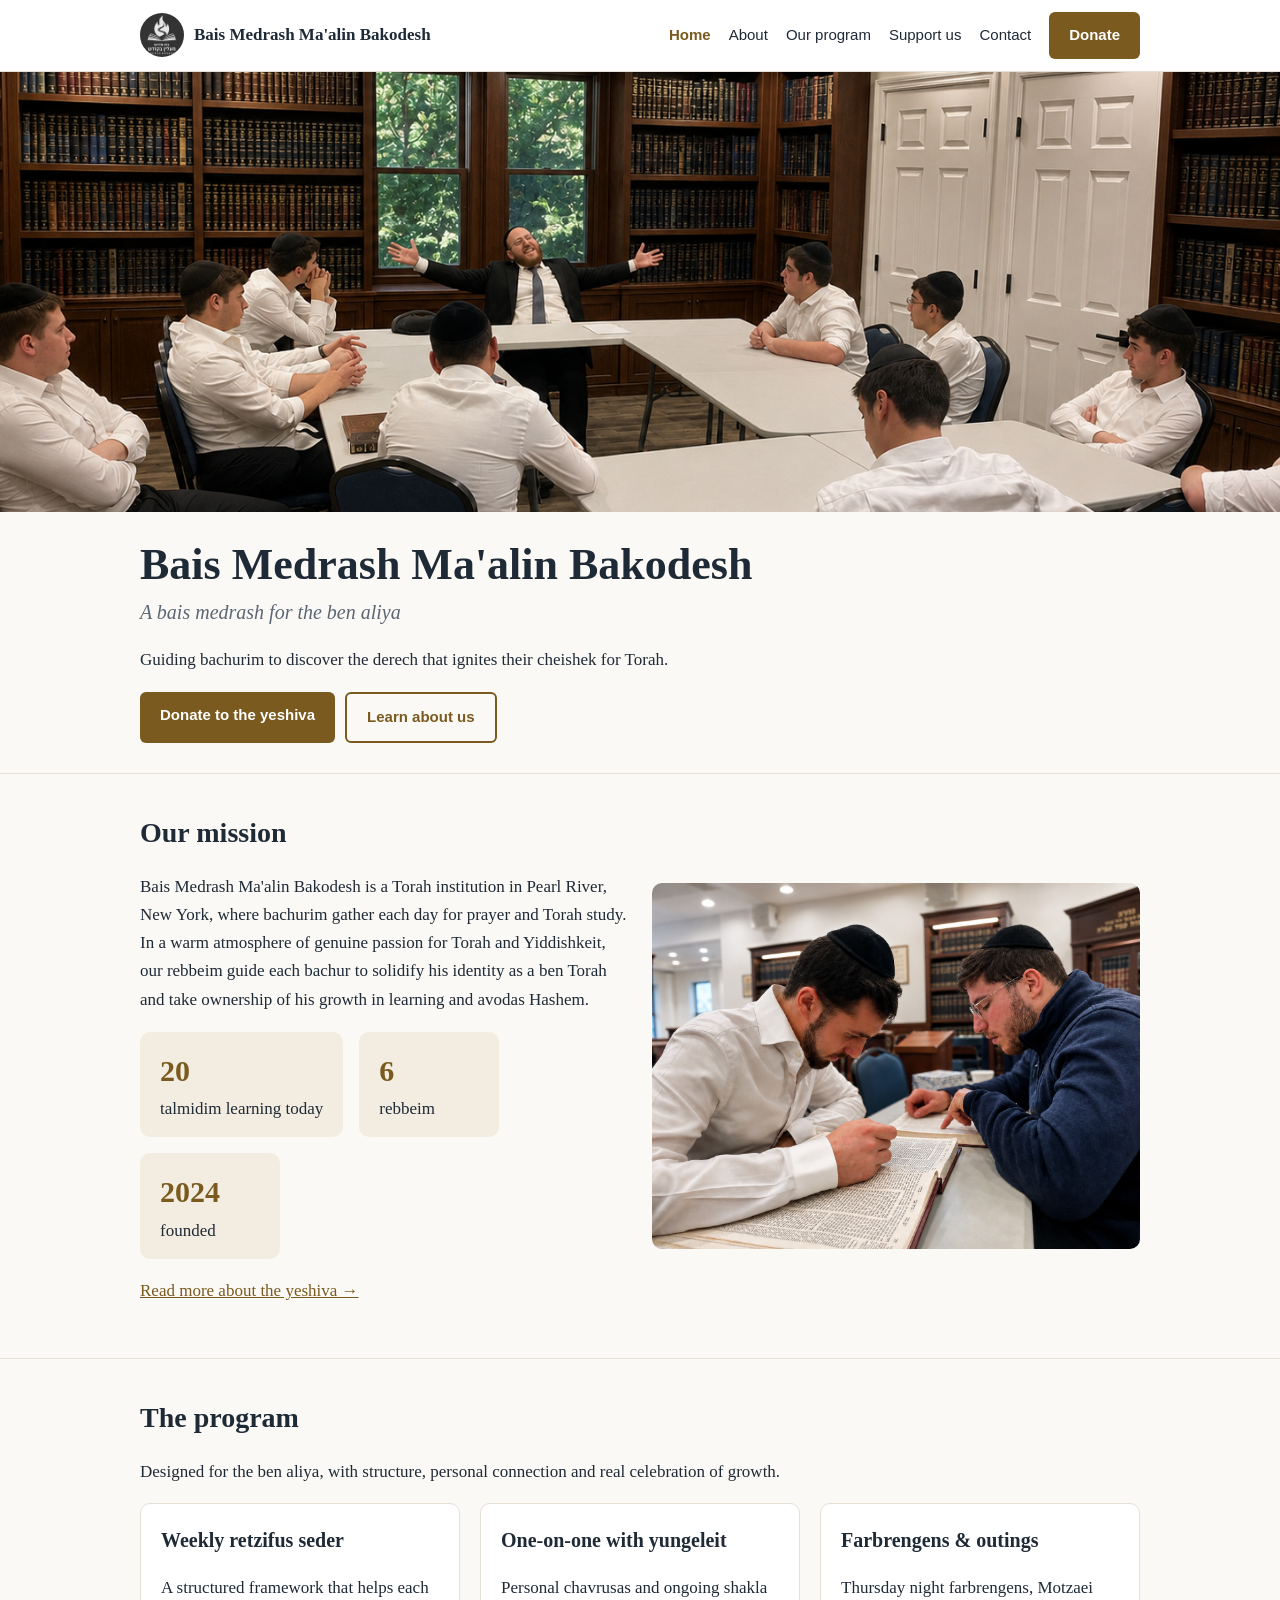
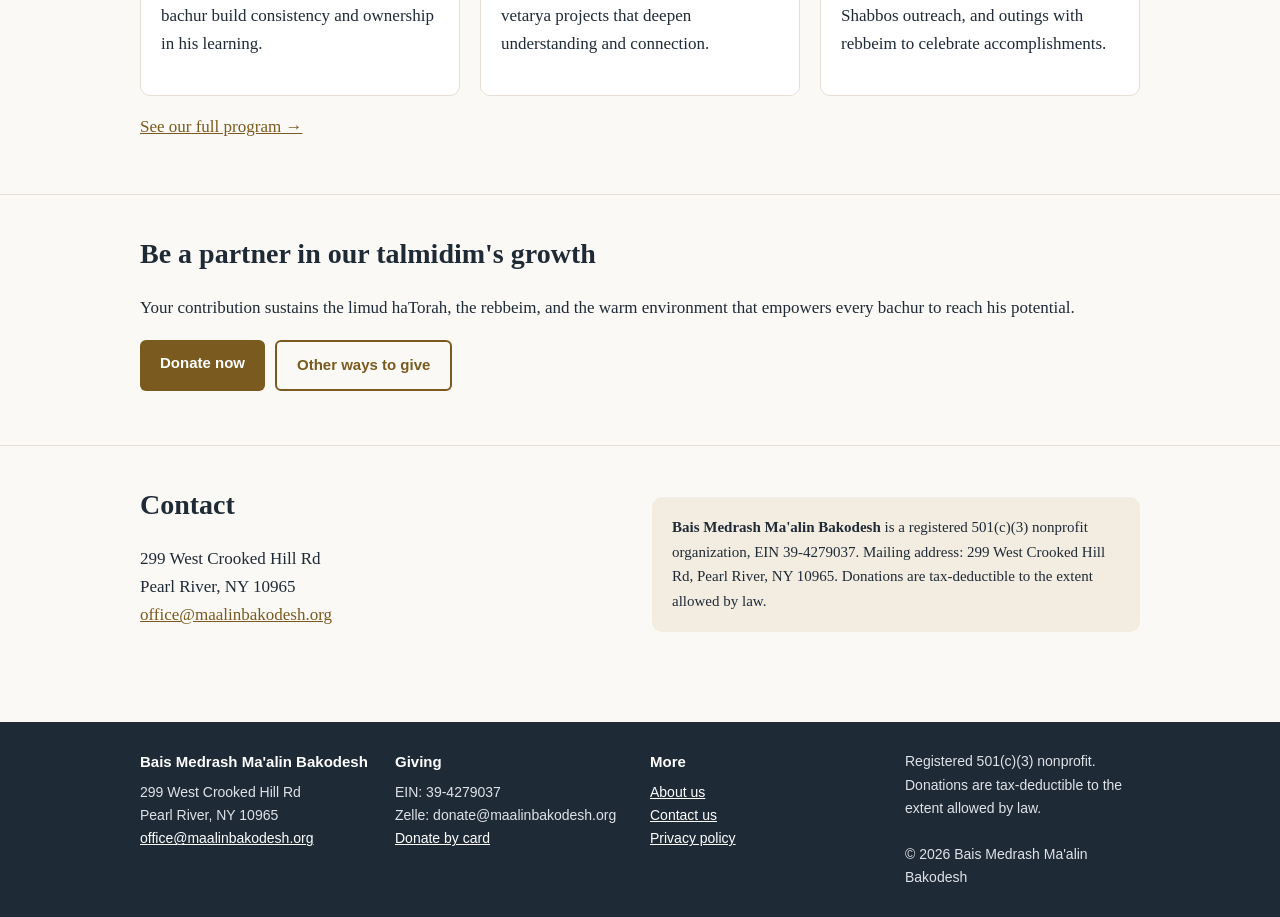
==== commit 3b808f09: "Rebuild site as six plain-HTML pages" ====
--- a/index.html
+++ b/index.html
@@ -1,245 +1,49 @@
-<!DOCTYPE html>
+<!doctype html>
 <html lang="en">
 <head>
-  <meta charset="UTF-8" />
-  <meta name="viewport" content="width=device-width, initial-scale=1.0" />
-  <title>Bais Medrash Ma'alin Bakodesh</title>
-  <meta name="description" content="A beis medrash for bnei aliya in Pearl River, NY — solidifying identity as bnei Torah and igniting cheishek for growth in learning and avodas Hashem." />
-  <meta name="author" content="Bais Medrash Ma'alin Bakodesh" />
-  <meta property="og:title" content="Bais Medrash Ma'alin Bakodesh" />
-  <meta property="og:description" content="A unique environment for the aspiring ben aliya to discover the derech that ignites his cheishek." />
-  <meta property="og:type" content="website" />
-  <meta property="og:url" content="https://www.maalinbakodesh.org/" />
-  <meta property="og:image" content="https://www.maalinbakodesh.org/assets/logo-DI5aL3Ga.jpeg" />
-  <meta name="twitter:card" content="summary_large_image" />
-  <meta name="robots" content="index, follow" />
-  <link rel="canonical" href="https://www.maalinbakodesh.org/" />
-  <link rel="icon" href="/assets/logo-DI5aL3Ga.jpeg" type="image/jpeg" />
-
-  <!-- Google Fonts -->
-  <link rel="preconnect" href="https://fonts.googleapis.com" />
-  <link rel="preconnect" href="https://fonts.gstatic.com" crossorigin />
-  <link href="https://fonts.googleapis.com/css2?family=Cormorant+Garamond:ital,wght@0,300;0,400;0,500;0,600;1,300;1,400&family=Inter:wght@300;400;500;600&display=swap" rel="stylesheet" />
-
-  <link rel="stylesheet" href="/assets/style.css" />
+<meta charset="utf-8">
+<meta name="viewport" content="width=device-width,initial-scale=1">
+<title>Bais Medrash Ma'alin Bakodesh | Bais medrash in Pearl River, NY</title>
+<meta name="description" content="Bais Medrash Ma'alin Bakodesh is a bais medrash in Pearl River, NY where bachurim solidify their identity as bnei Torah through daily learning, tefillah and close bonds with their rebbeim.">
+<link rel="canonical" href="https://www.maalinbakodesh.org/">
+<link rel="icon" href="/favicon.ico">
+<meta property="og:type" content="website"><meta property="og:title" content="Bais Medrash Ma'alin Bakodesh | Bais medrash in Pearl River, NY">
+<meta property="og:description" content="Bais Medrash Ma'alin Bakodesh is a bais medrash in Pearl River, NY where bachurim solidify their identity as bnei Torah through daily learning, tefillah and close bonds with their rebbeim."><meta property="og:url" content="https://www.maalinbakodesh.org/">
+<meta property="og:image" content="https://www.maalinbakodesh.org/assets/beismedrash-Ik7COfoz.jpg">
+<link rel="stylesheet" href="/style.css">
+<script type="application/ld+json">{"@context": "https://schema.org", "@type": "NGO", "name": "Bais Medrash Ma'alin Bakodesh", "alternateName": "Ma'alin Bakodesh", "url": "https://www.maalinbakodesh.org/", "logo": "https://www.maalinbakodesh.org/assets/logo-DI5aL3Ga.jpeg", "email": "office@maalinbakodesh.org", "taxID": "39-4279037", "nonprofitStatus": "Nonprofit501c3", "description": "Bais Medrash Ma'alin Bakodesh is a Torah institution in Pearl River, New York, where bachurim gather each day for prayer and Torah study. In a warm atmosphere of genuine passion for Torah and Yiddishkeit, our rebbeim guide each bachur to solidify his identity as a ben Torah and take ownership of his growth in learning and avodas Hashem.", "address": {"@type": "PostalAddress", "streetAddress": "299 West Crooked Hill Rd", "addressLocality": "Pearl River", "addressRegion": "NY", "postalCode": "10965", "addressCountry": "US"}}</script>
 </head>
 <body>
-
-  <!-- ========================
-       NAVIGATION
-  ========================= -->
-  <nav>
-    <a href="/" class="nav-logo">
-      <img src="/assets/logo-DI5aL3Ga.jpeg" alt="Ma'alin Bakodesh logo" />
-      <div class="nav-logo-text">
-        <span class="nav-logo-name">Ma'alin Bakodesh</span>
-        <span class="nav-logo-sub">Bais Medrash</span>
-      </div>
-    </a>
-    <input type="checkbox" id="nav-toggle" class="nav-toggle-input" />
-    <div class="nav-links">
-      <a href="/" aria-current="page">Home</a>
-      <a href="/about.html">About</a>
-      <a href="/programs.html">Programs</a>
-      <a href="/impact.html">Impact</a>
-      <a href="/contact.html">Contact</a>
-    </div>
-    <div class="nav-right">
-      <a href="https://secure.cardknox.com/maalinbakodesh?xAmount=0.00&AmountLocked=0"
-         class="btn btn-gold-sm"
-         target="_blank" rel="noopener noreferrer">
-        Donate
-      </a>
-      <label for="nav-toggle" class="nav-toggle-label" aria-label="Menu"><span></span><span></span><span></span></label>
-    </div>
-  </nav>
-
-
-  <!-- ========================
-       HERO
-  ========================= -->
-  <section class="hero" id="top">
-    <div class="hero-inner">
-      <img src="/assets/logo-DI5aL3Ga.jpeg" alt="Bais Medrash Ma'alin Bakodesh logo" class="hero-logo" />
-      <p class="hero-hebrew">בית מדרש</p>
-      <h1>Ma'alin Bakodesh</h1>
-      <div class="hero-actions">
-        <a href="https://secure.cardknox.com/maalinbakodesh?xAmount=0.00&AmountLocked=0"
-           class="btn btn-gold"
-           target="_blank" rel="noopener noreferrer">
-          Donate Now
-        </a>
-        <a href="/about.html" class="btn btn-outline-white">Learn More</a>
-      </div>
-    </div>
-  </section>
-
-
-  <!-- ========================
-       OUR YESHIVA (teaser — full story on About)
-  ========================= -->
-  <section class="about" id="about">
-    <div class="about-inner">
-      <p class="section-label">Our Yeshiva</p>
-      <h2>Solidifying identity as bnei Torah</h2>
-      <p>
-        Bais Medrash Ma'alin Bakodesh offers a unique, unparalleled environment where bachurim can solidify
-        their identity as bnei Torah and develop a sense of ownership over their growth in learning and avodas Hashem.
-      </p>
-      <p>
-        In an atmosphere permeated with genuine warmth and passion for Torah and Yiddishkeit, our approach focuses
-        on taking achrayus for personal growth and discovering the greatness within. Our yeshiva fosters deep
-        personal connections with the rebbeim and a beautiful sense of achdus among the talmidim.
-      </p>
-      <p><a href="/about.html" class="btn btn-outline-navy">Read Our Full Story &amp; Meet the Rebbeim →</a></p>
-      <div class="about-images">
-        <img src="/assets/beismedrash-Ik7COfoz.jpg" alt="The beis medrash" />
-        <img src="/assets/sefarim-CuSgIbzI.jpg" alt="Sefarim" />
-      </div>
-    </div>
-  </section>
-
-
-  <!-- ========================
-       THE PROGRAM (teaser — full detail on Programs)
-  ========================= -->
-  <section class="program" id="program">
-    <div class="program-inner">
-      <p class="section-label">The Program</p>
-      <h2>Designed for the ben aliya</h2>
-      <div class="program-cards">
-        <div class="program-card">
-          <h3>Weekly Retzifus Seder</h3>
-          <p>A structured framework that helps each bachur build consistency and ownership in his learning.</p>
-        </div>
-        <div class="program-card">
-          <h3>One-on-One with Yungerleit</h3>
-          <p>Personal chavrusahs and ongoing shakla vetarya projects that deepen understanding and connection.</p>
-        </div>
-        <div class="program-card">
-          <h3>Farbrengens &amp; Outings</h3>
-          <p>Thursday night farbrengens, Motzaei Shabbos outreach, and outings with rebbeim to celebrate accomplishments.</p>
-        </div>
-      </div>
-      <p style="margin-top: 2.5rem;"><a href="/programs.html" class="btn btn-outline-navy">See the Full Program in Detail →</a></p>
-    </div>
-  </section>
-
-
-  <!-- ========================
-       IMPACT TEASER
-  ========================= -->
-  <section class="stats">
-    <div class="section-inner">
-      <p class="section-label">Our Impact</p>
-      <h2>A growing home for bnei aliya</h2>
-      <div class="stats-grid">
-        <div class="stat-card">
-          <div class="stat-number">20</div>
-          <div class="stat-label">Talmidim currently learning</div>
-        </div>
-        <div class="stat-card">
-          <div class="stat-number">6</div>
-          <div class="stat-label">Rebbeim &amp; yungerleit</div>
-        </div>
-        <div class="stat-card">
-          <div class="stat-number">2</div>
-          <div class="stat-label">Years since our founding</div>
-        </div>
-      </div>
-      <p style="margin-top: 2.5rem;"><a href="/impact.html" class="btn btn-outline-white">See Our Full Impact &amp; Stories →</a></p>
-    </div>
-  </section>
-
-
-  <!-- ========================
-       SUPPORT THE YESHIVA
-  ========================= -->
-  <section class="donate" id="support">
-    <div class="donate-inner">
-      <p class="section-label">Support the Yeshiva</p>
-      <h2>Be a partner in our talmidim's growth</h2>
-      <p class="donate-desc">
-        Your contribution sustains the limud haTorah, the rebbeim, and the warm environment that empowers
-        every bachur to reach his potential. All donations are tax-deductible.
-      </p>
-      <a href="https://secure.cardknox.com/maalinbakodesh?xAmount=0.00&AmountLocked=0"
-         class="btn btn-gold btn-donate"
-         target="_blank" rel="noopener noreferrer">
-        Donate by Credit Card
-      </a>
-
-      <p class="other-ways-label">Other Ways to Give</p>
-      <div class="other-ways-grid">
-        <div class="give-item">
-          <h4>Zelle</h4>
-          <p>donate@maalinbakodesh.org</p>
-        </div>
-        <div class="give-item">
-          <h4>EIN (Tax ID)</h4>
-          <p>39-4279037</p>
-        </div>
-        <div class="give-item">
-          <h4>Check / Mail</h4>
-          <p>
-            Bais Medrash Ma'alin Bakodesh<br />
-            299 West Crooked Hill Rd<br />
-            Pearl River, NY 10965
-          </p>
-        </div>
-      </div>
-      <p style="margin-top: 2rem;"><a href="/contact.html" class="btn btn-outline-navy">Full Contact &amp; Nonprofit Details →</a></p>
-    </div>
-  </section>
-
-
-  <!-- ========================
-       FOOTER
-  ========================= -->
-  <footer>
-    <div class="footer-inner">
-      <div class="footer-top">
-
-        <div class="footer-brand">
-          <img src="/assets/logo-DI5aL3Ga.jpeg" alt="Ma'alin Bakodesh" />
-          <div>
-            <div class="footer-brand-name">Ma'alin Bakodesh</div>
-            <p class="footer-tagline">
-              A bais medrash for bnei aliya — guiding bachurim to discover the derech that ignites their cheishek.
-            </p>
-          </div>
-        </div>
-
-        <div class="footer-col">
-          <h4>Site</h4>
-          <ul>
-            <li><a href="/about.html">About</a></li>
-            <li><a href="/programs.html">Programs</a></li>
-            <li><a href="/impact.html">Impact</a></li>
-            <li><a href="/contact.html">Contact</a></li>
-          </ul>
-        </div>
-
-        <div class="footer-col">
-          <h4>Contact</h4>
-          <ul>
-            <li>
-              <a href="mailto:office@maalinbakodesh.org">office@maalinbakodesh.org</a>
-            </li>
-            <li>
-              299 West Crooked Hill Rd<br />Pearl River, NY 10965
-            </li>
-            <li>EIN: 39-4279037</li>
-          </ul>
-        </div>
-
-      </div>
-      <div class="footer-bottom">
-        <span>&copy; 2026 Bais Medrash Ma'alin Bakodesh. All rights reserved.</span>
-        <span>Bais Medrash Ma'alin Bakodesh is a 501(c)(3) nonprofit organization. EIN 39-4279037.</span>
-      </div>
-    </div>
-  </footer>
-
+<a class="skip" href="#main">Skip to content</a>
+<header class="top"><div class="wrap">
+<a class="brand" href="/"><img src="/assets/logo-DI5aL3Ga.jpeg" alt="Ma'alin Bakodesh logo" width="44" height="44">Bais Medrash Ma'alin Bakodesh</a>
+<nav aria-label="Main"><ul><li><a href="index.html" aria-current="page">Home</a></li><li><a href="about.html">About</a></li><li><a href="learning.html">Our program</a></li><li><a href="support.html">Support us</a></li><li><a href="contact.html">Contact</a></li><li><a class="btn" href="https://secure.cardknox.com/maalinbakodesh?xAmount=0.00&AmountLocked=0">Donate</a></li></ul></nav>
+</div></header>
+<main id="main">
+<div class="hero"><img src="/assets/beismedrash-Ik7COfoz.jpg" alt="Bachurim learning in the bais medrash" width="1448" height="1086">
+<div class="wrap"><h1>Bais Medrash Ma'alin Bakodesh</h1><p class="tag">A bais medrash for the ben aliya</p>
+<p>Guiding bachurim to discover the derech that ignites their cheishek for Torah.</p>
+<div class="btns"><a class="btn" href="https://secure.cardknox.com/maalinbakodesh?xAmount=0.00&AmountLocked=0">Donate to the yeshiva</a><a class="btn ghost" href="about.html">Learn about us</a></div></div></div>
+<section><div class="wrap two"><div><h2>Our mission</h2><p>Bais Medrash Ma'alin Bakodesh is a Torah institution in Pearl River, New York, where bachurim gather each day for prayer and Torah study. In a warm atmosphere of genuine passion for Torah and Yiddishkeit, our rebbeim guide each bachur to solidify his identity as a ben Torah and take ownership of his growth in learning and avodas Hashem.</p><div class="stats"><div class="stat"><b>20</b>talmidim learning today</div>
+<div class="stat"><b>6</b>rebbeim</div><div class="stat"><b>2024</b>founded</div></div>
+<p><a href="about.html">Read more about the yeshiva &rarr;</a></p></div>
+<img src="/assets/sefarim-CuSgIbzI.jpg" alt="Sefarim on a shelf in the bais medrash" width="1447" height="1087" loading="lazy"></div></section>
+<section><div class="wrap"><h2>The program</h2><p>Designed for the ben aliya, with structure, personal connection and real celebration of growth.</p>
+<div class="grid"><div class="card"><h3>Weekly retzifus seder</h3><p>A structured framework that helps each bachur build consistency and ownership in his learning.</p></div>
+<div class="card"><h3>One-on-one with yungeleit</h3><p>Personal chavrusas and ongoing shakla vetarya projects that deepen understanding and connection.</p></div>
+<div class="card"><h3>Farbrengens &amp; outings</h3><p>Thursday night farbrengens, Motzaei Shabbos outreach, and outings with rebbeim to celebrate accomplishments.</p></div></div>
+<p><a href="learning.html">See our full program &rarr;</a></p></div></section>
+<section><div class="wrap"><h2>Be a partner in our talmidim's growth</h2>
+<p>Your contribution sustains the limud haTorah, the rebbeim, and the warm environment that empowers every bachur to reach his potential.</p>
+<div class="btns"><a class="btn" href="https://secure.cardknox.com/maalinbakodesh?xAmount=0.00&AmountLocked=0">Donate now</a><a class="btn ghost" href="support.html">Other ways to give</a></div></div></section>
+<section><div class="wrap two"><div><h2>Contact</h2><p>299 West Crooked Hill Rd<br>Pearl River, NY 10965<br><a href="mailto:office@maalinbakodesh.org">office@maalinbakodesh.org</a></p></div><div class="legal"><b>Bais Medrash Ma'alin Bakodesh</b> is a registered 501(c)(3) nonprofit organization, EIN 39-4279037.
+Mailing address: 299 West Crooked Hill Rd, Pearl River, NY 10965. Donations are tax-deductible to the extent allowed by law.</div></div></section>
+</main>
+<footer><div class="wrap">
+<div><h4>Bais Medrash Ma'alin Bakodesh</h4>299 West Crooked Hill Rd<br>Pearl River, NY 10965<br><a href="mailto:office@maalinbakodesh.org">office@maalinbakodesh.org</a></div>
+<div><h4>Giving</h4>EIN: 39-4279037<br>Zelle: donate@maalinbakodesh.org<br><a href="https://secure.cardknox.com/maalinbakodesh?xAmount=0.00&AmountLocked=0">Donate by card</a></div>
+<div><h4>More</h4><a href="about.html">About us</a><br><a href="contact.html">Contact us</a><br><a href="privacy.html">Privacy policy</a></div>
+<div>Registered 501(c)(3) nonprofit. Donations are tax-deductible to the extent allowed by law.<br><br>&copy; 2026 Bais Medrash Ma'alin Bakodesh</div>
+</div></footer>
 </body>
 </html>
--- a/style.css
+++ b/style.css
@@ -0,0 +1,34 @@
+
+:root{--ink:#1f2a37;--muted:#5b6675;--bg:#fbf9f5;--card:#fff;--line:#e6e0d4;--accent:#7a5a1e;--accent-ink:#fff;--soft:#f3ede1}
+*{box-sizing:border-box}html{-webkit-text-size-adjust:100%}
+body{margin:0;background:var(--bg);color:var(--ink);font:17px/1.65 Georgia,'Times New Roman',serif}
+a{color:var(--accent)}img{max-width:100%;height:auto;display:block}
+.skip{position:absolute;left:-999px}.skip:focus{left:8px;top:8px;background:#fff;padding:8px;z-index:9}
+.wrap{max-width:1040px;margin:0 auto;padding:0 20px}
+header.top{background:#fff;border-bottom:1px solid var(--line)}
+header.top .wrap{display:flex;align-items:center;justify-content:space-between;gap:16px;flex-wrap:wrap;padding-top:12px;padding-bottom:12px}
+.brand{display:flex;align-items:center;gap:10px;text-decoration:none;color:var(--ink);font-weight:bold}
+.brand img{width:44px;height:44px;border-radius:50%}
+nav ul{list-style:none;margin:0;padding:0;display:flex;flex-wrap:wrap;gap:4px 18px;align-items:center;font-family:Arial,Helvetica,sans-serif;font-size:15px}
+nav a{text-decoration:none;color:var(--ink)}nav a[aria-current]{color:var(--accent);font-weight:bold}
+.btn{display:inline-block;background:var(--accent);color:var(--accent-ink)!important;padding:11px 20px;border-radius:6px;text-decoration:none;font-family:Arial,Helvetica,sans-serif;font-weight:bold;font-size:15px}
+.btn.ghost{background:transparent;color:var(--accent)!important;border:2px solid var(--accent)}
+.hero img{width:100%;max-height:440px;object-fit:cover}
+.hero .wrap{padding-top:28px;padding-bottom:12px}
+h1{font-size:clamp(30px,5vw,44px);line-height:1.15;margin:0 0 6px}
+h2{font-size:28px;margin:0 0 12px}h3{margin:0 0 6px;font-size:20px}
+.tag{font-style:italic;color:var(--muted);font-size:20px;margin:0 0 14px}
+.btns{display:flex;flex-wrap:wrap;gap:10px;margin:18px 0}
+section{padding:36px 0;border-top:1px solid var(--line)}
+.grid{display:grid;gap:20px;grid-template-columns:repeat(auto-fit,minmax(240px,1fr))}
+.card{background:var(--card);border:1px solid var(--line);border-radius:10px;padding:20px}
+.stats{display:flex;flex-wrap:wrap;gap:16px;margin:18px 0}
+.stat{background:var(--soft);border-radius:10px;padding:14px 20px;min-width:140px}
+.stat b{display:block;font-size:30px;color:var(--accent)}
+.two{display:grid;gap:24px;grid-template-columns:repeat(auto-fit,minmax(280px,1fr));align-items:center}
+.two img{border-radius:10px}
+.legal{background:var(--soft);border-radius:10px;padding:18px 20px;font-size:15px}
+footer{background:#1f2a37;color:#dfe3e8;font-family:Arial,Helvetica,sans-serif;font-size:14px;margin-top:40px}
+footer .wrap{padding-top:28px;padding-bottom:28px;display:grid;gap:20px;grid-template-columns:repeat(auto-fit,minmax(200px,1fr))}
+footer a{color:#fff}footer h4{margin:0 0 6px;color:#fff;font-size:15px}
+table{border-collapse:collapse;width:100%}td,th{border-bottom:1px solid var(--line);padding:8px 6px;text-align:left}
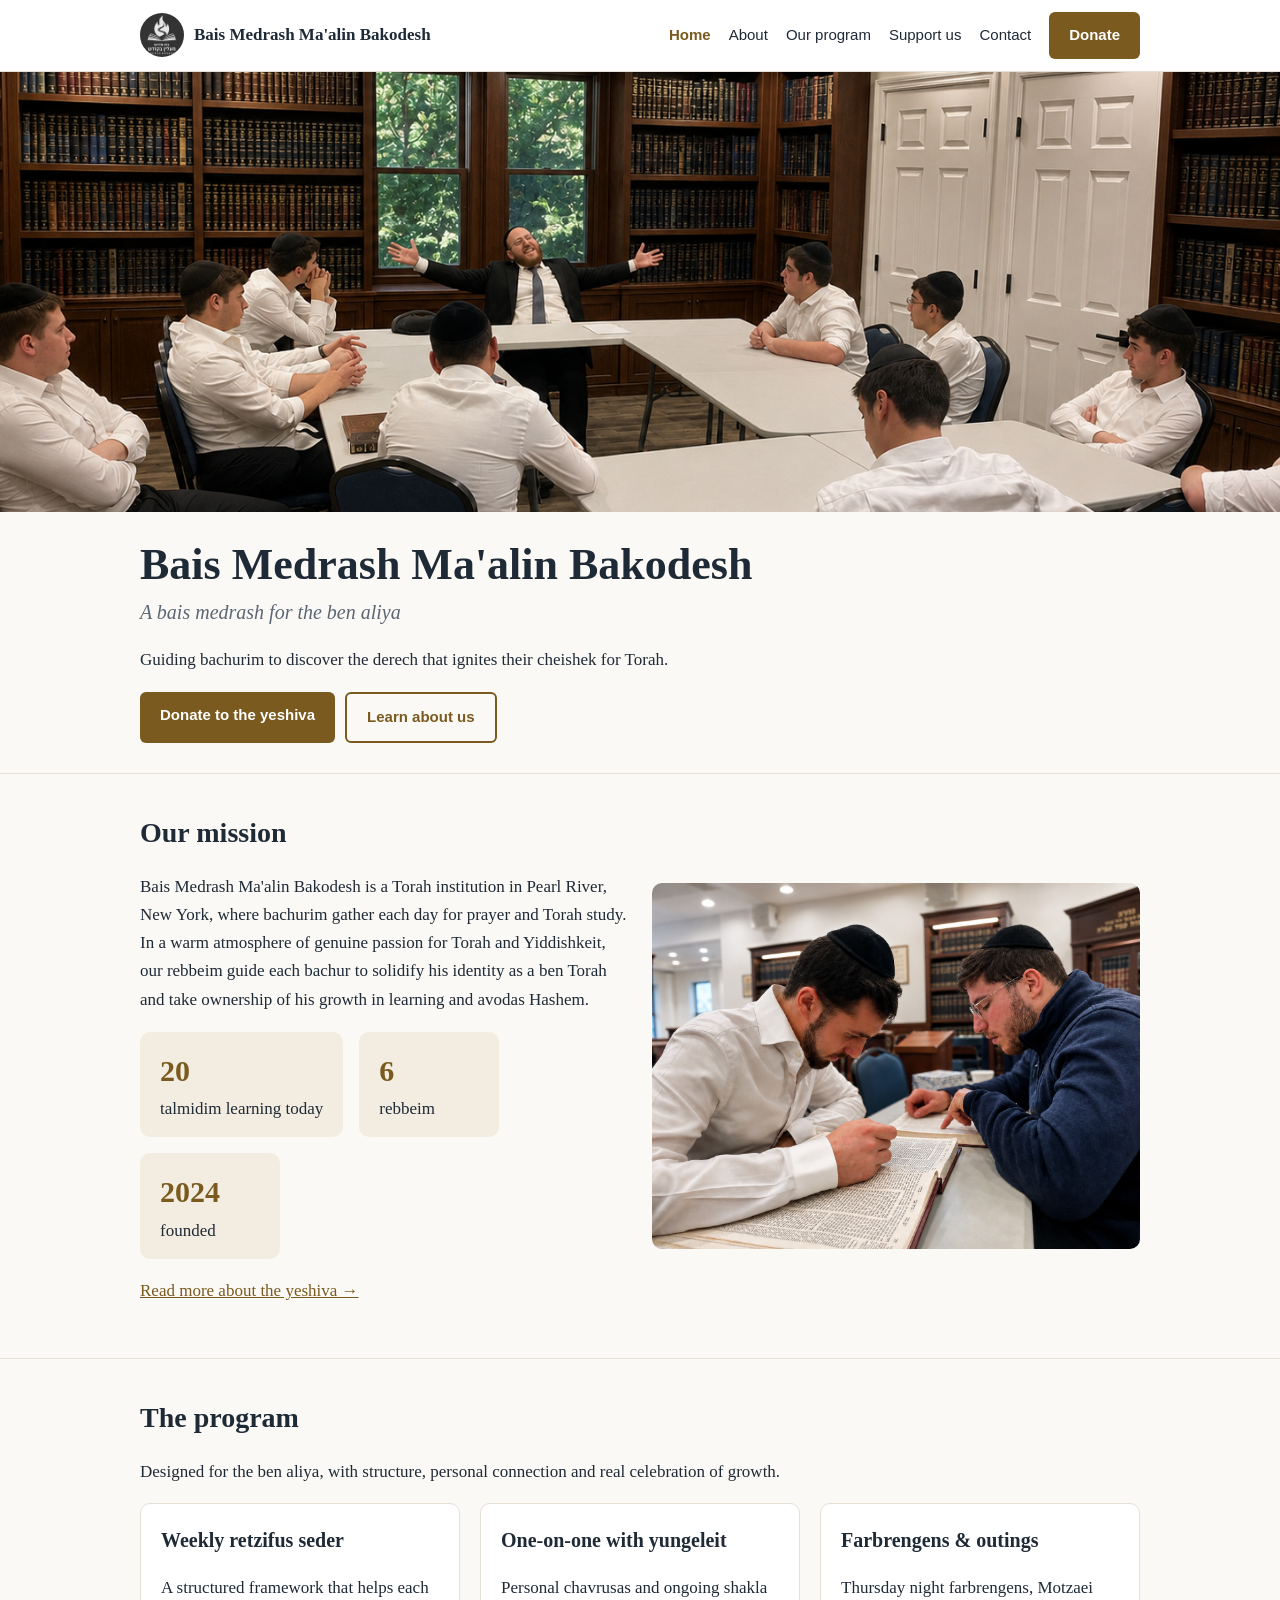
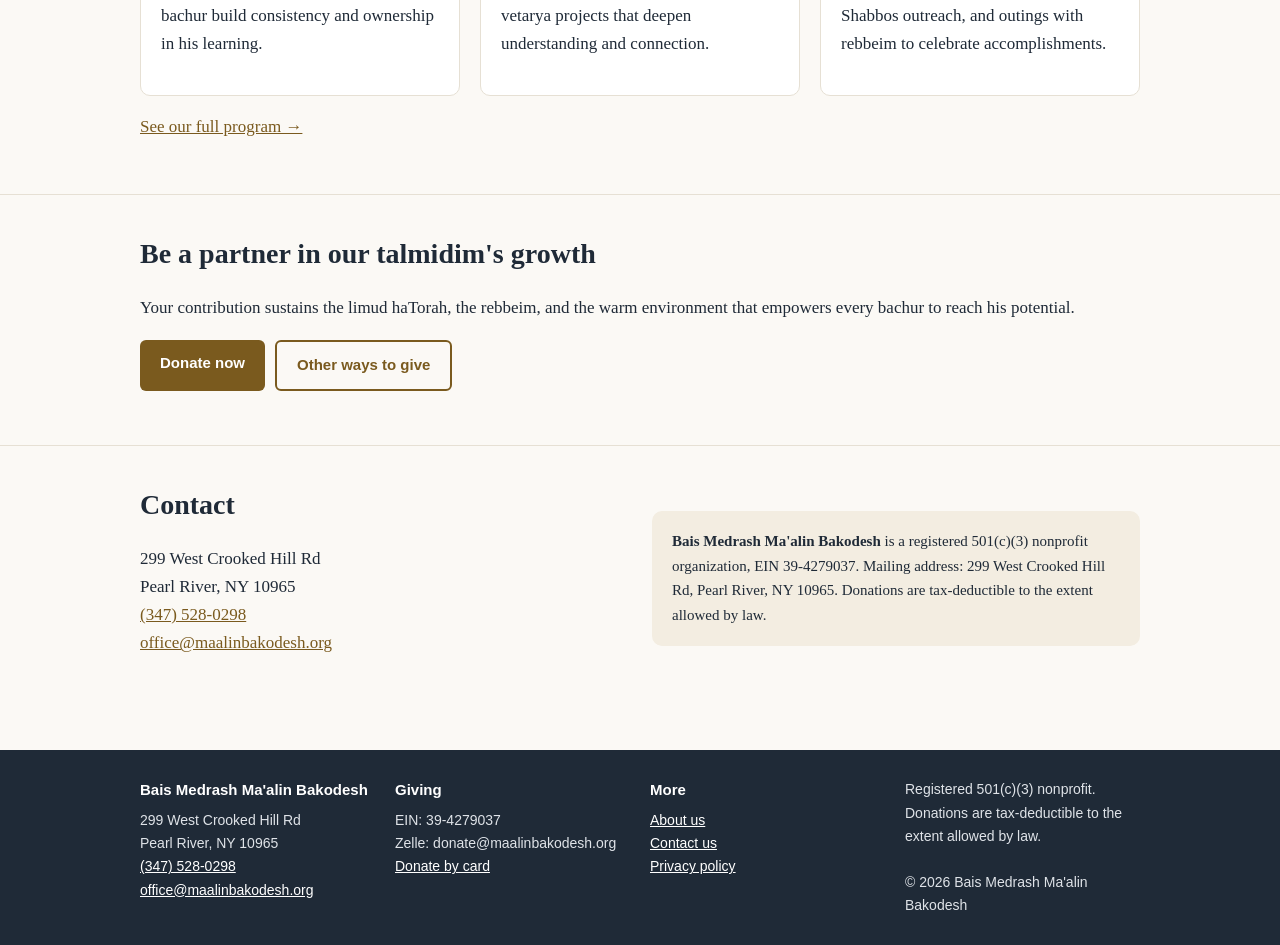
==== commit 2d0565a0: "Add phone number" ====
--- a/index.html
+++ b/index.html
@@ -11,7 +11,7 @@
 <meta property="og:description" content="Bais Medrash Ma'alin Bakodesh is a bais medrash in Pearl River, NY where bachurim solidify their identity as bnei Torah through daily learning, tefillah and close bonds with their rebbeim."><meta property="og:url" content="https://www.maalinbakodesh.org/">
 <meta property="og:image" content="https://www.maalinbakodesh.org/assets/beismedrash-Ik7COfoz.jpg">
 <link rel="stylesheet" href="/style.css">
-<script type="application/ld+json">{"@context": "https://schema.org", "@type": "NGO", "name": "Bais Medrash Ma'alin Bakodesh", "alternateName": "Ma'alin Bakodesh", "url": "https://www.maalinbakodesh.org/", "logo": "https://www.maalinbakodesh.org/assets/logo-DI5aL3Ga.jpeg", "email": "office@maalinbakodesh.org", "taxID": "39-4279037", "nonprofitStatus": "Nonprofit501c3", "description": "Bais Medrash Ma'alin Bakodesh is a Torah institution in Pearl River, New York, where bachurim gather each day for prayer and Torah study. In a warm atmosphere of genuine passion for Torah and Yiddishkeit, our rebbeim guide each bachur to solidify his identity as a ben Torah and take ownership of his growth in learning and avodas Hashem.", "address": {"@type": "PostalAddress", "streetAddress": "299 West Crooked Hill Rd", "addressLocality": "Pearl River", "addressRegion": "NY", "postalCode": "10965", "addressCountry": "US"}}</script>
+<script type="application/ld+json">{"@context": "https://schema.org", "@type": "NGO", "name": "Bais Medrash Ma'alin Bakodesh", "alternateName": "Ma'alin Bakodesh", "url": "https://www.maalinbakodesh.org/", "logo": "https://www.maalinbakodesh.org/assets/logo-DI5aL3Ga.jpeg", "email": "office@maalinbakodesh.org", "telephone": "+13475280298", "taxID": "39-4279037", "nonprofitStatus": "Nonprofit501c3", "description": "Bais Medrash Ma'alin Bakodesh is a Torah institution in Pearl River, New York, where bachurim gather each day for prayer and Torah study. In a warm atmosphere of genuine passion for Torah and Yiddishkeit, our rebbeim guide each bachur to solidify his identity as a ben Torah and take ownership of his growth in learning and avodas Hashem.", "address": {"@type": "PostalAddress", "streetAddress": "299 West Crooked Hill Rd", "addressLocality": "Pearl River", "addressRegion": "NY", "postalCode": "10965", "addressCountry": "US"}}</script>
 </head>
 <body>
 <a class="skip" href="#main">Skip to content</a>
@@ -36,11 +36,11 @@
 <section><div class="wrap"><h2>Be a partner in our talmidim's growth</h2>
 <p>Your contribution sustains the limud haTorah, the rebbeim, and the warm environment that empowers every bachur to reach his potential.</p>
 <div class="btns"><a class="btn" href="https://secure.cardknox.com/maalinbakodesh?xAmount=0.00&AmountLocked=0">Donate now</a><a class="btn ghost" href="support.html">Other ways to give</a></div></div></section>
-<section><div class="wrap two"><div><h2>Contact</h2><p>299 West Crooked Hill Rd<br>Pearl River, NY 10965<br><a href="mailto:office@maalinbakodesh.org">office@maalinbakodesh.org</a></p></div><div class="legal"><b>Bais Medrash Ma'alin Bakodesh</b> is a registered 501(c)(3) nonprofit organization, EIN 39-4279037.
+<section><div class="wrap two"><div><h2>Contact</h2><p>299 West Crooked Hill Rd<br>Pearl River, NY 10965<br><a href="tel:+13475280298">(347) 528-0298</a><br><a href="mailto:office@maalinbakodesh.org">office@maalinbakodesh.org</a></p></div><div class="legal"><b>Bais Medrash Ma'alin Bakodesh</b> is a registered 501(c)(3) nonprofit organization, EIN 39-4279037.
 Mailing address: 299 West Crooked Hill Rd, Pearl River, NY 10965. Donations are tax-deductible to the extent allowed by law.</div></div></section>
 </main>
 <footer><div class="wrap">
-<div><h4>Bais Medrash Ma'alin Bakodesh</h4>299 West Crooked Hill Rd<br>Pearl River, NY 10965<br><a href="mailto:office@maalinbakodesh.org">office@maalinbakodesh.org</a></div>
+<div><h4>Bais Medrash Ma'alin Bakodesh</h4>299 West Crooked Hill Rd<br>Pearl River, NY 10965<br><a href="tel:+13475280298">(347) 528-0298</a><br><a href="mailto:office@maalinbakodesh.org">office@maalinbakodesh.org</a></div>
 <div><h4>Giving</h4>EIN: 39-4279037<br>Zelle: donate@maalinbakodesh.org<br><a href="https://secure.cardknox.com/maalinbakodesh?xAmount=0.00&AmountLocked=0">Donate by card</a></div>
 <div><h4>More</h4><a href="about.html">About us</a><br><a href="contact.html">Contact us</a><br><a href="privacy.html">Privacy policy</a></div>
 <div>Registered 501(c)(3) nonprofit. Donations are tax-deductible to the extent allowed by law.<br><br>&copy; 2026 Bais Medrash Ma'alin Bakodesh</div>
